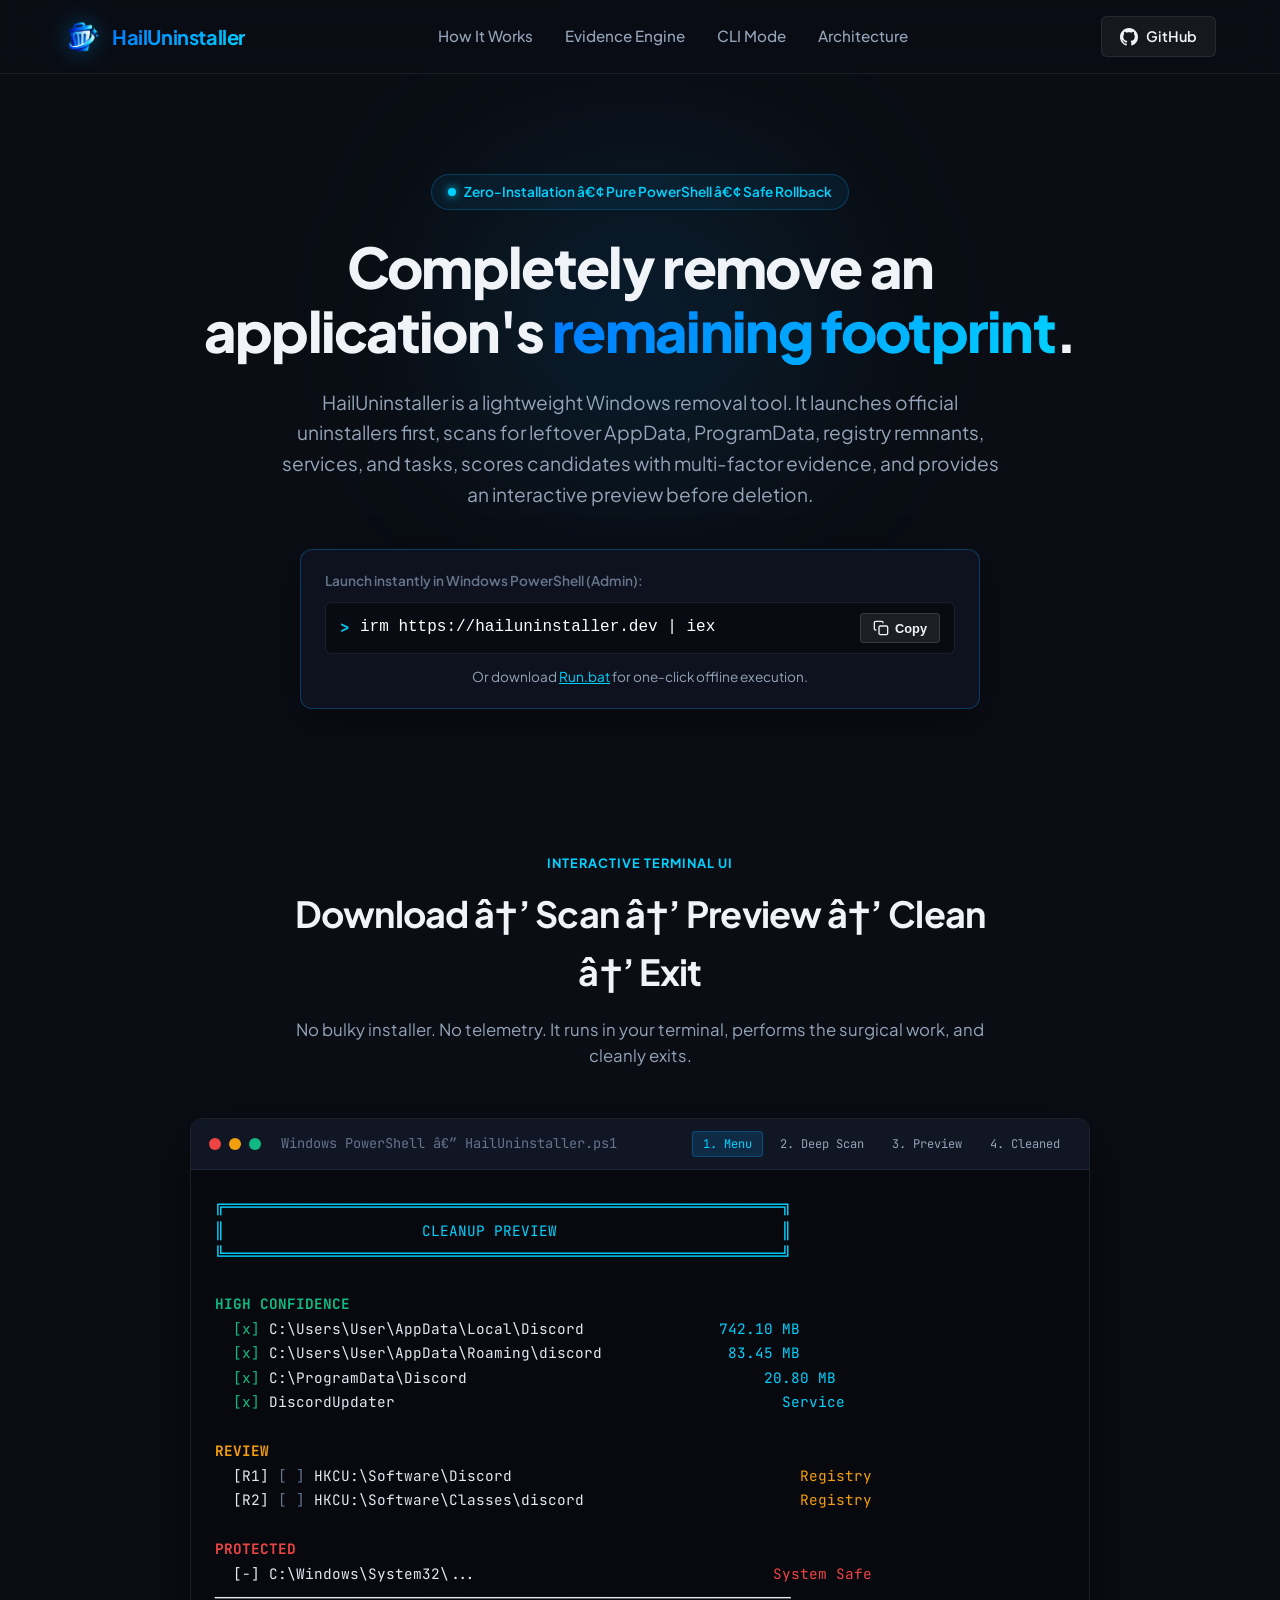
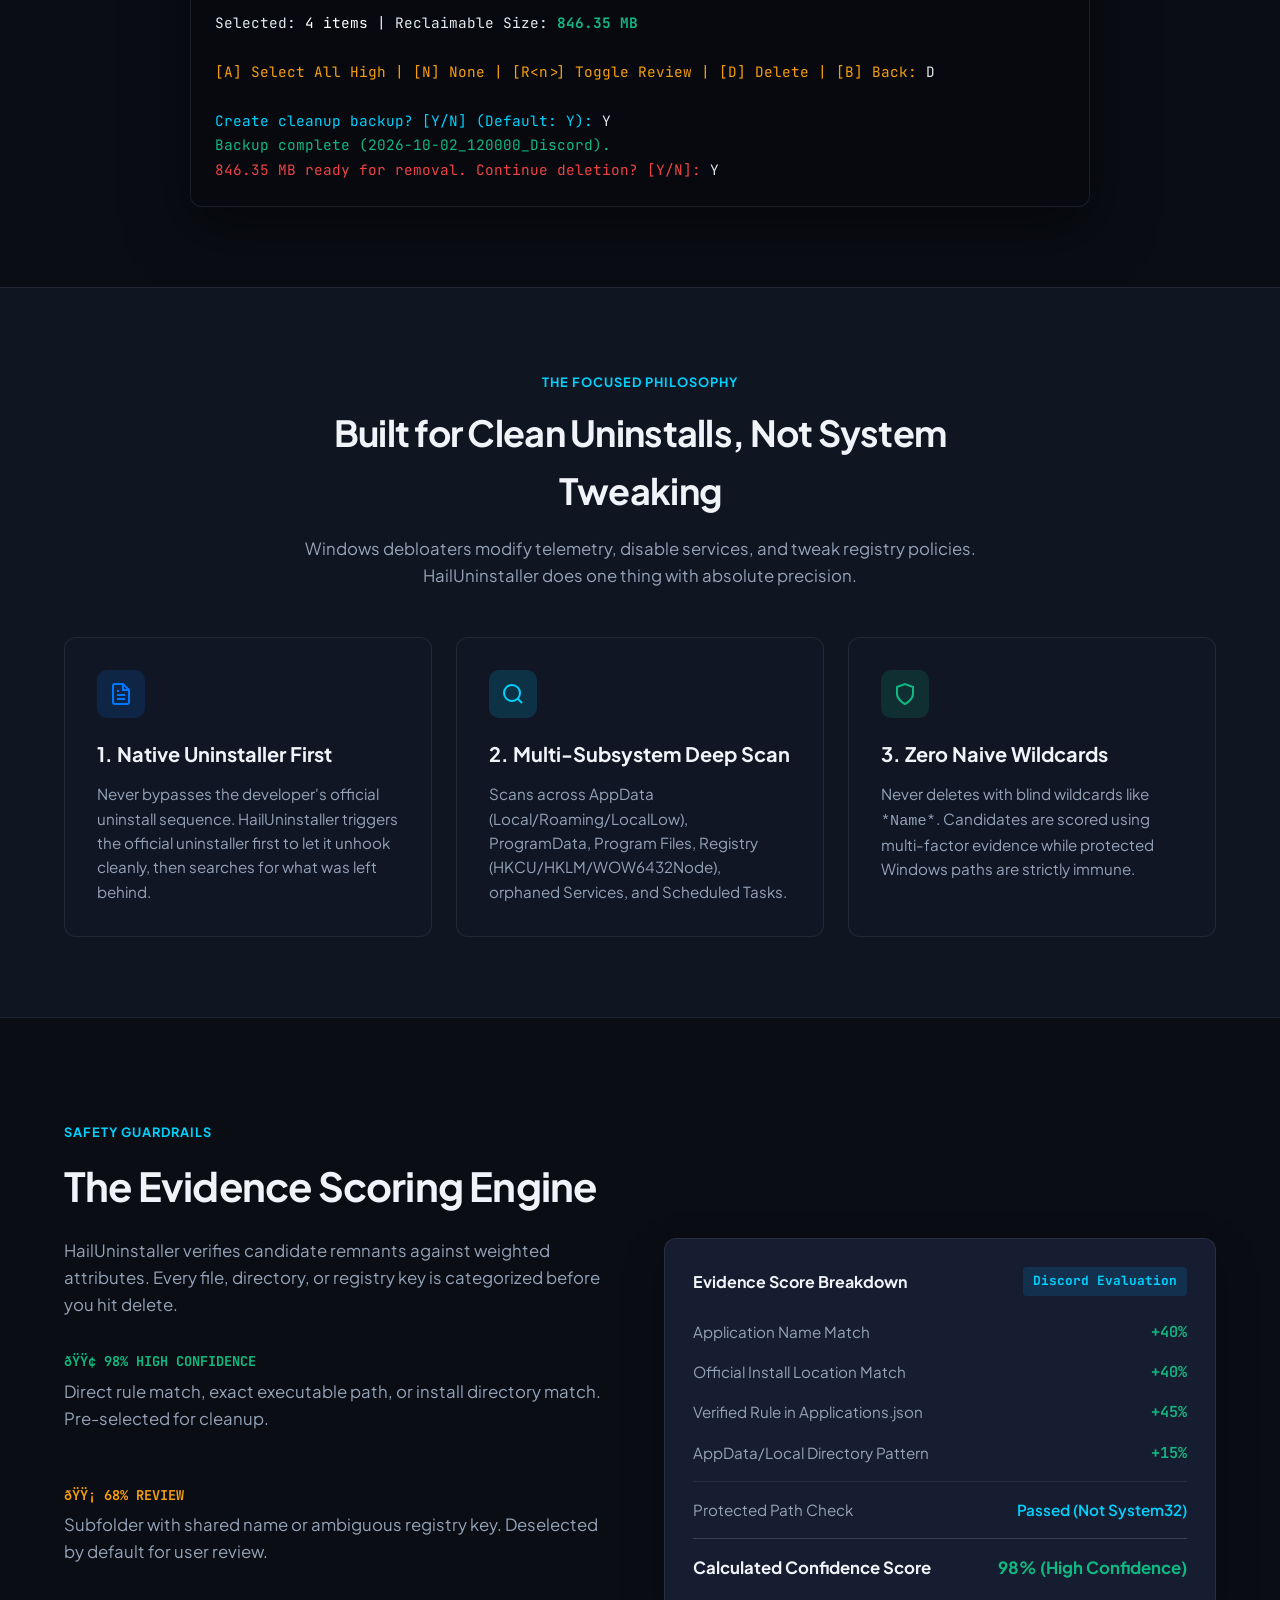
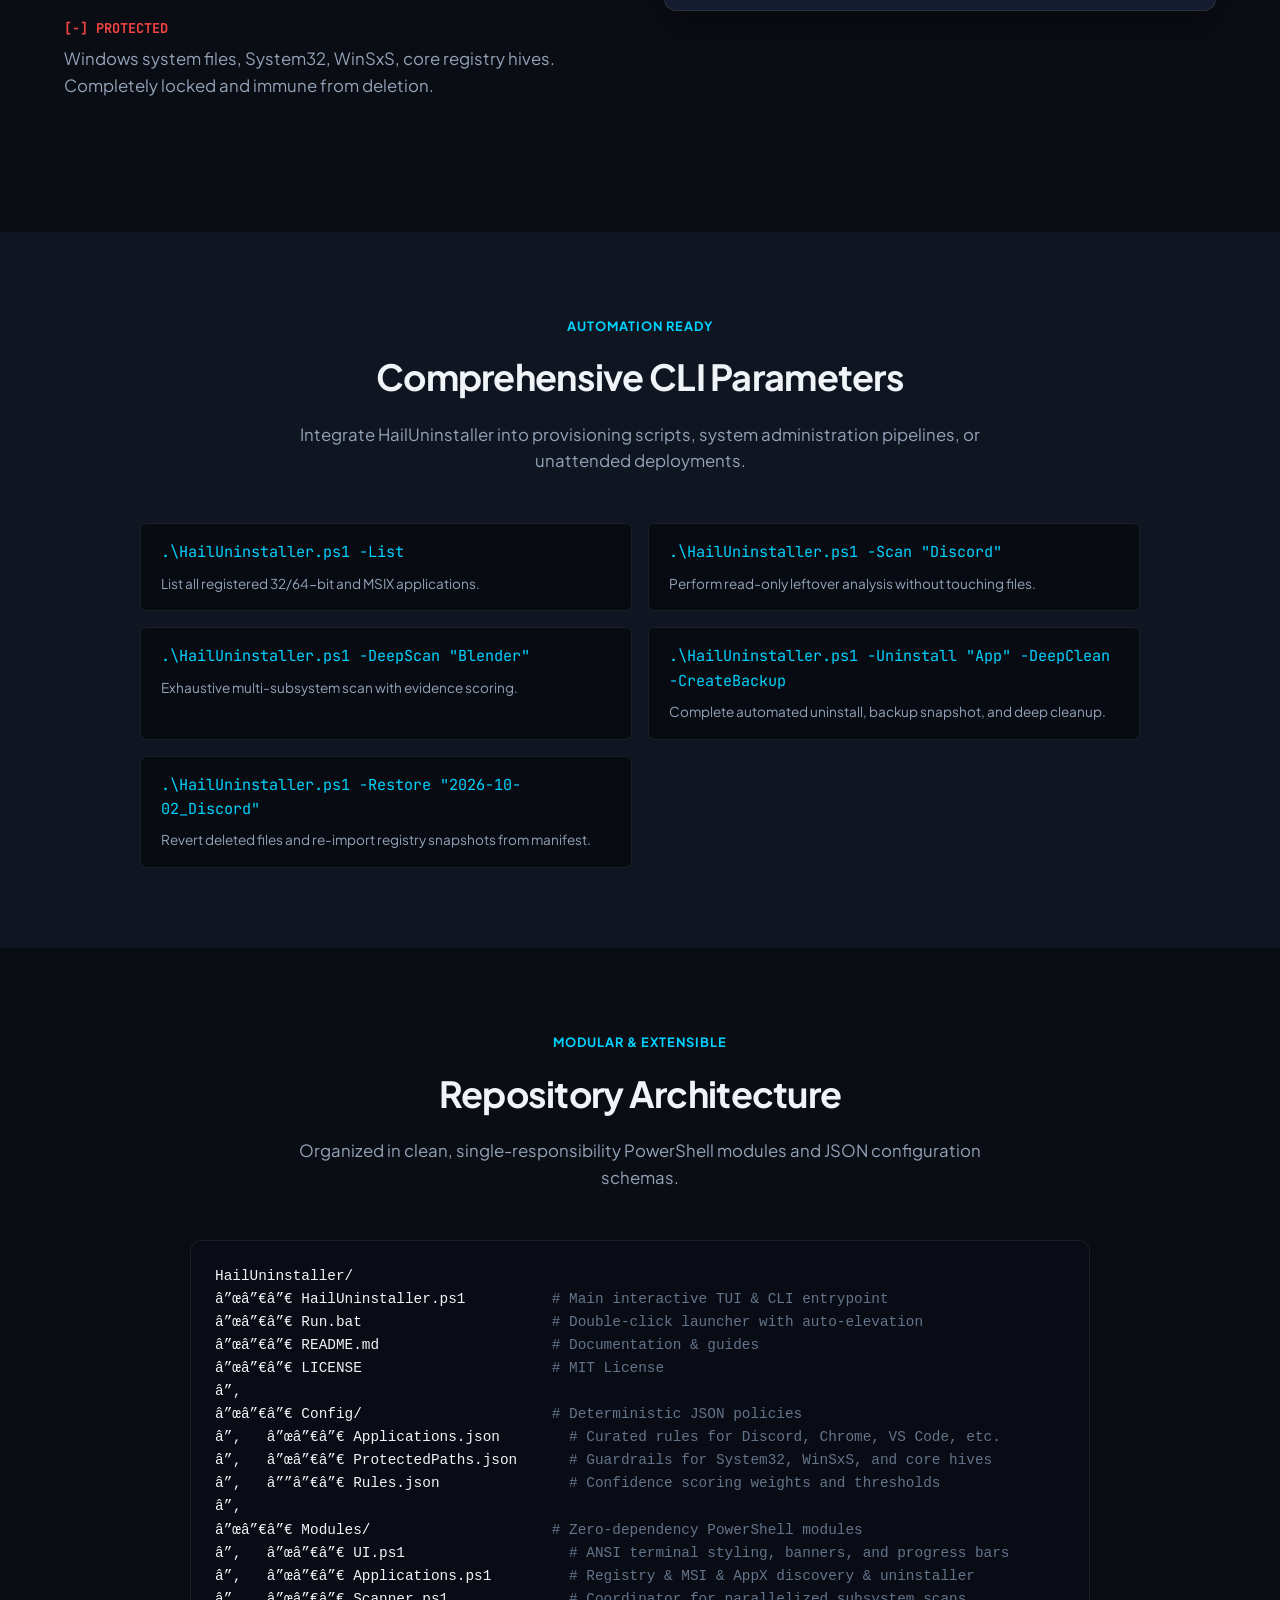
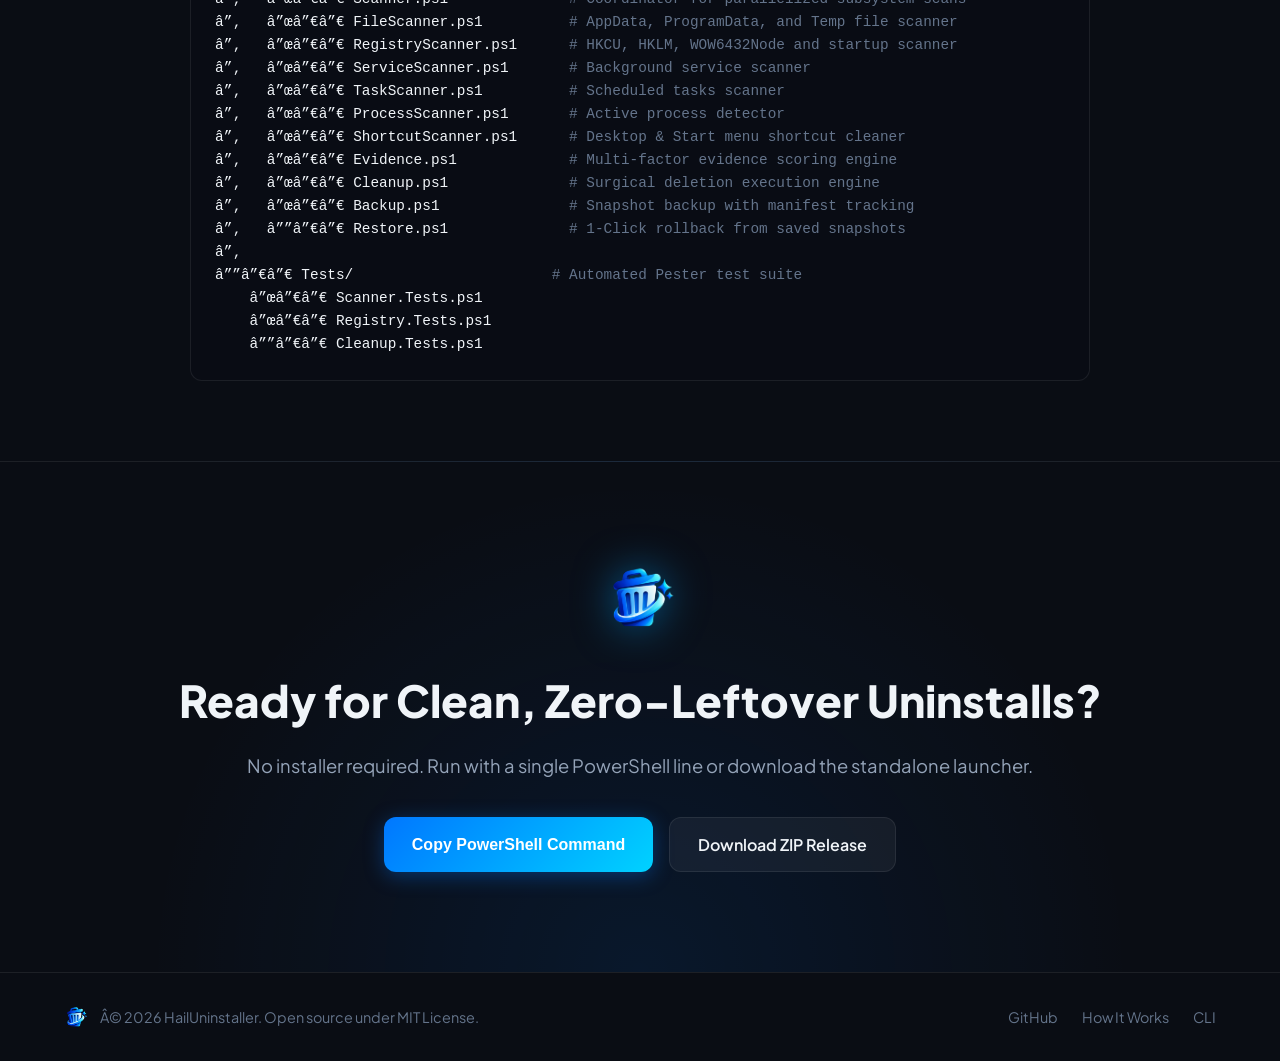
==== Website/index.html @ e00ef8bc "feat: complete HailUninstaller core PowerShell suite and website" ====
﻿<!DOCTYPE html>
<html lang="en">
<head>
  <meta charset="UTF-8">
  <meta name="viewport" content="width=device-width, initial-scale=1.0">
  <title>HailUninstaller - Deep Application Removal Tool for Windows</title>
  <meta name="description" content="Lightweight, zero-installation PowerShell tool to completely identify and remove application leftover files, registry keys, services, and tasks.">
  <link rel="icon" type="image/png" href="assets/logo.png">
  <link rel="preconnect" href="https://fonts.googleapis.com">
  <link rel="preconnect" href="https://fonts.gstatic.com" crossorigin>
  <link href="https://fonts.googleapis.com/css2?family=Plus+Jakarta+Sans:wght@400;500;600;700;800&family=JetBrains+Mono:wght@400;500;700&display=swap" rel="stylesheet">
  <link rel="stylesheet" href="styles.css">
</head>
<body>

  <!-- Navigation -->
  <header class="navbar">
    <div class="nav-container">
      <a href="#" class="brand">
        <img src="assets/logo.png" alt="HailUninstaller Logo" class="brand-logo">
        <span class="brand-name">HailUninstaller</span>
      </a>
      <nav class="nav-links">
        <a href="#how-it-works">How It Works</a>
        <a href="#evidence-engine">Evidence Engine</a>
        <a href="#cli">CLI Mode</a>
        <a href="#architecture">Architecture</a>
      </nav>
      <div class="nav-actions">
        <a href="https://github.com/Suvesh108/HailUninstaller" target="_blank" class="btn btn-outline" rel="noreferrer">
          <svg width="18" height="18" viewBox="0 0 24 24" fill="currentColor"><path d="M12 0C5.37 0 0 5.37 0 12c0 5.31 3.435 9.795 8.205 11.385.6.105.825-.255.825-.57 0-.285-.015-1.23-.015-2.235-3.015.555-3.795-.735-4.035-1.41-.135-.345-.72-1.41-1.23-1.695-.42-.225-1.02-.78-.015-.795.945-.015 1.62.87 1.845 1.23 1.08 1.815 2.805 1.305 3.495.99.105-.78.42-1.305.765-1.605-2.67-.3-5.46-1.335-5.46-5.925 0-1.305.465-2.385 1.23-3.225-.12-.3-.54-1.53.12-3.18 0 0 1.005-.315 3.3 1.23.96-.27 1.98-.405 3-.405s2.04.135 3 .405c2.295-1.56 3.3-1.23 3.3-1.23.66 1.65.24 2.88.12 3.18.765.84 1.23 1.905 1.23 3.225 0 4.605-2.805 5.625-5.475 5.925.435.375.81 1.095.81 2.22 0 1.605-.015 2.895-.015 3.3 0 .315.225.69.825.57A12.02 12.02 0 0024 12c0-6.63-5.37-12-12-12z"/></svg>
          GitHub
        </a>
      </div>
    </div>
  </header>

  <!-- Hero Section -->
  <section class="hero">
    <div class="hero-glow"></div>
    <div class="container hero-content">
      <div class="pill-badge">
        <span class="badge-dot"></span>
        <span>Zero-Installation â€¢ Pure PowerShell â€¢ Safe Rollback</span>
      </div>

      <h1 class="hero-title">
        Completely remove an application's <span class="gradient-text">remaining footprint</span>.
      </h1>

      <p class="hero-subtitle">
        HailUninstaller is a lightweight Windows removal tool. It launches official uninstallers first, scans for leftover AppData, ProgramData, registry remnants, services, and tasks, scores candidates with multi-factor evidence, and provides an interactive preview before deletion.
      </p>

      <!-- One Liner Command Box -->
      <div class="terminal-command-card">
        <div class="command-label">Launch instantly in Windows PowerShell (Admin):</div>
        <div class="command-box">
          <span class="prompt-sign">&gt;</span>
          <code id="install-command">irm https://hailuninstaller.dev | iex</code>
          <button id="copy-btn" class="copy-button" aria-label="Copy Command">
            <svg class="copy-icon" width="16" height="16" viewBox="0 0 24 24" fill="none" stroke="currentColor" stroke-width="2"><rect x="9" y="9" width="13" height="13" rx="2" ry="2"></rect><path d="M5 15H4a2 2 0 0 1-2-2V4a2 2 0 0 1 2-2h9a2 2 0 0 1 2 2v1"></path></svg>
            <span class="copy-text">Copy</span>
          </button>
        </div>
        <div class="command-meta">
          <span>Or download <a href="#download" class="link">Run.bat</a> for one-click offline execution.</span>
        </div>
      </div>
    </div>
  </section>

  <!-- Interactive Terminal Showcase -->
  <section class="showcase">
    <div class="container">
      <div class="section-header">
        <span class="section-tag">Interactive Terminal UI</span>
        <h2>Download â†’ Scan â†’ Preview â†’ Clean â†’ Exit</h2>
        <p>No bulky installer. No telemetry. It runs in your terminal, performs the surgical work, and cleanly exits.</p>
      </div>

      <div class="terminal-window">
        <div class="terminal-bar">
          <div class="terminal-dots">
            <span class="dot red"></span>
            <span class="dot yellow"></span>
            <span class="dot green"></span>
          </div>
          <div class="terminal-title">Windows PowerShell â€” HailUninstaller.ps1</div>
          <div class="terminal-tabs">
            <button class="term-tab active" data-step="menu">1. Menu</button>
            <button class="term-tab" data-step="scan">2. Deep Scan</button>
            <button class="term-tab" data-step="preview">3. Preview</button>
            <button class="term-tab" data-step="cleanup">4. Cleaned</button>
          </div>
        </div>

        <div class="terminal-body" id="term-content">
          <!-- Populated by app.js -->
        </div>
      </div>
    </div>
  </section>

  <!-- Philosophy & Comparison -->
  <section id="how-it-works" class="features">
    <div class="container">
      <div class="section-header">
        <span class="section-tag">The Focused Philosophy</span>
        <h2>Built for Clean Uninstalls, Not System Tweaking</h2>
        <p>Windows debloaters modify telemetry, disable services, and tweak registry policies. HailUninstaller does one thing with absolute precision.</p>
      </div>

      <div class="grid grid-3">
        <div class="card">
          <div class="card-icon blue-glow">
            <svg width="24" height="24" viewBox="0 0 24 24" fill="none" stroke="currentColor" stroke-width="2"><path d="M14 2H6a2 2 0 0 0-2 2v16a2 2 0 0 0 2 2h12a2 2 0 0 0 2-2V8z"></path><polyline points="14 2 14 8 20 8"></polyline><line x1="16" y1="13" x2="8" y2="13"></line><line x1="16" y1="17" x2="8" y2="17"></line><polyline points="10 9 9 9 8 9"></polyline></svg>
          </div>
          <h3>1. Native Uninstaller First</h3>
          <p>Never bypasses the developer's official uninstall sequence. HailUninstaller triggers the official uninstaller first to let it unhook cleanly, then searches for what was left behind.</p>
        </div>

        <div class="card">
          <div class="card-icon cyan-glow">
            <svg width="24" height="24" viewBox="0 0 24 24" fill="none" stroke="currentColor" stroke-width="2"><circle cx="11" cy="11" r="8"></circle><line x1="21" y1="21" x2="16.65" y2="16.65"></line></svg>
          </div>
          <h3>2. Multi-Subsystem Deep Scan</h3>
          <p>Scans across AppData (Local/Roaming/LocalLow), ProgramData, Program Files, Registry (HKCU/HKLM/WOW6432Node), orphaned Services, and Scheduled Tasks.</p>
        </div>

        <div class="card">
          <div class="card-icon green-glow">
            <svg width="24" height="24" viewBox="0 0 24 24" fill="none" stroke="currentColor" stroke-width="2"><path d="M12 22s8-4 8-10V5l-8-3-8 3v7c0 6 8 10 8 10z"></path></svg>
          </div>
          <h3>3. Zero Naive Wildcards</h3>
          <p>Never deletes with blind wildcards like <code>*Name*</code>. Candidates are scored using multi-factor evidence while protected Windows paths are strictly immune.</p>
        </div>
      </div>
    </div>
  </section>

  <!-- Evidence Engine Section -->
  <section id="evidence-engine" class="evidence-section">
    <div class="container">
      <div class="evidence-layout">
        <div class="evidence-text">
          <span class="section-tag">Safety Guardrails</span>
          <h2>The Evidence Scoring Engine</h2>
          <p>HailUninstaller verifies candidate remnants against weighted attributes. Every file, directory, or registry key is categorized before you hit delete.</p>

          <div class="evidence-metrics">
            <div class="metric-row">
              <span class="metric-badge green">ðŸŸ¢ 98% HIGH CONFIDENCE</span>
              <p>Direct rule match, exact executable path, or install directory match. Pre-selected for cleanup.</p>
            </div>
            <div class="metric-row">
              <span class="metric-badge yellow">ðŸŸ¡ 68% REVIEW</span>
              <p>Subfolder with shared name or ambiguous registry key. Deselected by default for user review.</p>
            </div>
            <div class="metric-row">
              <span class="metric-badge red">[-] PROTECTED</span>
              <p>Windows system files, System32, WinSxS, core registry hives. Completely locked and immune from deletion.</p>
            </div>
          </div>
        </div>

        <div class="evidence-card">
          <div class="evidence-card-header">
            <span>Evidence Score Breakdown</span>
            <span class="tag">Discord Evaluation</span>
          </div>
          <div class="evidence-factors">
            <div class="factor">
              <span>Application Name Match</span>
              <span class="score-pos">+40%</span>
            </div>
            <div class="factor">
              <span>Official Install Location Match</span>
              <span class="score-pos">+40%</span>
            </div>
            <div class="factor">
              <span>Verified Rule in Applications.json</span>
              <span class="score-pos">+45%</span>
            </div>
            <div class="factor">
              <span>AppData/Local Directory Pattern</span>
              <span class="score-pos">+15%</span>
            </div>
            <div class="factor divider">
              <span>Protected Path Check</span>
              <span class="score-safe">Passed (Not System32)</span>
            </div>
            <div class="factor total">
              <strong>Calculated Confidence Score</strong>
              <strong class="text-green">98% (High Confidence)</strong>
            </div>
          </div>
        </div>
      </div>
    </div>
  </section>

  <!-- CLI Section -->
  <section id="cli" class="cli-section">
    <div class="container">
      <div class="section-header">
        <span class="section-tag">Automation Ready</span>
        <h2>Comprehensive CLI Parameters</h2>
        <p>Integrate HailUninstaller into provisioning scripts, system administration pipelines, or unattended deployments.</p>
      </div>

      <div class="cli-grid">
        <div class="cli-item">
          <code>.\HailUninstaller.ps1 -List</code>
          <span>List all registered 32/64-bit and MSIX applications.</span>
        </div>
        <div class="cli-item">
          <code>.\HailUninstaller.ps1 -Scan "Discord"</code>
          <span>Perform read-only leftover analysis without touching files.</span>
        </div>
        <div class="cli-item">
          <code>.\HailUninstaller.ps1 -DeepScan "Blender"</code>
          <span>Exhaustive multi-subsystem scan with evidence scoring.</span>
        </div>
        <div class="cli-item">
          <code>.\HailUninstaller.ps1 -Uninstall "App" -DeepClean -CreateBackup</code>
          <span>Complete automated uninstall, backup snapshot, and deep cleanup.</span>
        </div>
        <div class="cli-item">
          <code>.\HailUninstaller.ps1 -Restore "2026-10-02_Discord"</code>
          <span>Revert deleted files and re-import registry snapshots from manifest.</span>
        </div>
      </div>
    </div>
  </section>

  <!-- Architecture Tree -->
  <section id="architecture" class="arch-section">
    <div class="container">
      <div class="section-header">
        <span class="section-tag">Modular & Extensible</span>
        <h2>Repository Architecture</h2>
        <p>Organized in clean, single-responsibility PowerShell modules and JSON configuration schemas.</p>
      </div>

      <div class="tree-display">
        <pre><code>HailUninstaller/
â”œâ”€â”€ HailUninstaller.ps1          <span class="comment"># Main interactive TUI & CLI entrypoint</span>
â”œâ”€â”€ Run.bat                      <span class="comment"># Double-click launcher with auto-elevation</span>
â”œâ”€â”€ README.md                    <span class="comment"># Documentation & guides</span>
â”œâ”€â”€ LICENSE                      <span class="comment"># MIT License</span>
â”‚
â”œâ”€â”€ Config/                      <span class="comment"># Deterministic JSON policies</span>
â”‚   â”œâ”€â”€ Applications.json        <span class="comment"># Curated rules for Discord, Chrome, VS Code, etc.</span>
â”‚   â”œâ”€â”€ ProtectedPaths.json      <span class="comment"># Guardrails for System32, WinSxS, and core hives</span>
â”‚   â””â”€â”€ Rules.json               <span class="comment"># Confidence scoring weights and thresholds</span>
â”‚
â”œâ”€â”€ Modules/                     <span class="comment"># Zero-dependency PowerShell modules</span>
â”‚   â”œâ”€â”€ UI.ps1                   <span class="comment"># ANSI terminal styling, banners, and progress bars</span>
â”‚   â”œâ”€â”€ Applications.ps1         <span class="comment"># Registry & MSI & AppX discovery & uninstaller</span>
â”‚   â”œâ”€â”€ Scanner.ps1              <span class="comment"># Coordinator for parallelized subsystem scans</span>
â”‚   â”œâ”€â”€ FileScanner.ps1          <span class="comment"># AppData, ProgramData, and Temp file scanner</span>
â”‚   â”œâ”€â”€ RegistryScanner.ps1      <span class="comment"># HKCU, HKLM, WOW6432Node and startup scanner</span>
â”‚   â”œâ”€â”€ ServiceScanner.ps1       <span class="comment"># Background service scanner</span>
â”‚   â”œâ”€â”€ TaskScanner.ps1          <span class="comment"># Scheduled tasks scanner</span>
â”‚   â”œâ”€â”€ ProcessScanner.ps1       <span class="comment"># Active process detector</span>
â”‚   â”œâ”€â”€ ShortcutScanner.ps1      <span class="comment"># Desktop & Start menu shortcut cleaner</span>
â”‚   â”œâ”€â”€ Evidence.ps1             <span class="comment"># Multi-factor evidence scoring engine</span>
â”‚   â”œâ”€â”€ Cleanup.ps1              <span class="comment"># Surgical deletion execution engine</span>
â”‚   â”œâ”€â”€ Backup.ps1               <span class="comment"># Snapshot backup with manifest tracking</span>
â”‚   â””â”€â”€ Restore.ps1              <span class="comment"># 1-Click rollback from saved snapshots</span>
â”‚
â””â”€â”€ Tests/                       <span class="comment"># Automated Pester test suite</span>
    â”œâ”€â”€ Scanner.Tests.ps1
    â”œâ”€â”€ Registry.Tests.ps1
    â””â”€â”€ Cleanup.Tests.ps1</code></pre>
      </div>
    </div>
  </section>

  <!-- Download & Footer CTA -->
  <section id="download" class="cta-section">
    <div class="container text-center">
      <img src="assets/logo.png" alt="HailUninstaller Logo" class="cta-logo">
      <h2>Ready for Clean, Zero-Leftover Uninstalls?</h2>
      <p>No installer required. Run with a single PowerShell line or download the standalone launcher.</p>
      
      <div class="cta-actions">
        <button class="btn btn-primary btn-lg" onclick="navigator.clipboard.writeText('irm https://hailuninstaller.dev | iex'); alert('Copied command to clipboard!');">
          Copy PowerShell Command
        </button>
        <a href="https://github.com/Suvesh108/HailUninstaller/archive/refs/heads/main.zip" class="btn btn-outline btn-lg">
          Download ZIP Release
        </a>
      </div>
    </div>
  </section>

  <footer class="footer">
    <div class="container footer-content">
      <div class="footer-left">
        <img src="assets/logo.png" alt="HailUninstaller Logo" class="footer-logo">
        <span>Â© 2026 HailUninstaller. Open source under MIT License.</span>
      </div>
      <div class="footer-right">
        <a href="https://github.com/Suvesh108/HailUninstaller" target="_blank" rel="noreferrer">GitHub</a>
        <a href="#how-it-works">How It Works</a>
        <a href="#cli">CLI</a>
      </div>
    </div>
  </footer>

  <script src="app.js"></script>
</body>
</html>
---- Website/styles.css ----
/* Website/styles.css - Modern Dark UI for HailUninstaller */

:root {
  --bg-primary: #0a0d14;
  --bg-secondary: #101522;
  --bg-tertiary: #161d30;
  --bg-card: rgba(18, 24, 38, 0.7);
  --border-color: rgba(255, 255, 255, 0.08);
  --border-glow: rgba(0, 163, 255, 0.3);
  
  --brand-blue: #0077ff;
  --brand-cyan: #00d2ff;
  --brand-gradient: linear-gradient(135deg, #0077ff 0%, #00d2ff 100%);
  
  --text-primary: #f0f4f8;
  --text-secondary: #94a3b8;
  --text-muted: #64748b;
  
  --status-green: #10b981;
  --status-yellow: #f59e0b;
  --status-red: #ef4444;
  
  --font-main: 'Plus Jakarta Sans', -apple-system, BlinkMacSystemFont, 'Segoe UI', Roboto, sans-serif;
  --font-mono: 'JetBrains Mono', Consolas, 'Courier New', monospace;
  
  --radius-sm: 6px;
  --radius-md: 12px;
  --radius-lg: 20px;
}

* {
  margin: 0;
  padding: 0;
  box-sizing: border-box;
}

body {
  background-color: var(--bg-primary);
  color: var(--text-primary);
  font-family: var(--font-main);
  line-height: 1.6;
  overflow-x: hidden;
  -webkit-font-smoothing: antialiased;
}

.container {
  max-width: 1200px;
  margin: 0 auto;
  padding: 0 24px;
}

a {
  color: inherit;
  text-decoration: none;
}

/* Navbar */
.navbar {
  position: sticky;
  top: 0;
  z-index: 100;
  backdrop-filter: blur(16px);
  background-color: rgba(10, 13, 20, 0.8);
  border-bottom: 1px solid var(--border-color);
}

.nav-container {
  max-width: 1200px;
  margin: 0 auto;
  padding: 16px 24px;
  display: flex;
  align-items: center;
  justify-content: space-between;
}

.brand {
  display: flex;
  align-items: center;
  gap: 12px;
}

.brand-logo {
  width: 36px;
  height: 36px;
  object-fit: contain;
  filter: drop-shadow(0 0 12px rgba(0, 163, 255, 0.4));
}

.brand-name {
  font-size: 1.25rem;
  font-weight: 700;
  letter-spacing: -0.02em;
  background: var(--brand-gradient);
  -webkit-background-clip: text;
  -webkit-text-fill-color: transparent;
}

.nav-links {
  display: flex;
  gap: 32px;
}

.nav-links a {
  font-size: 0.95rem;
  color: var(--text-secondary);
  font-weight: 500;
  transition: color 0.2s;
}

.nav-links a:hover {
  color: var(--text-primary);
}

.btn {
  display: inline-flex;
  align-items: center;
  gap: 8px;
  padding: 8px 18px;
  border-radius: var(--radius-sm);
  font-size: 0.9rem;
  font-weight: 600;
  cursor: pointer;
  transition: all 0.2s ease;
  border: none;
}

.btn-outline {
  background: rgba(255, 255, 255, 0.05);
  border: 1px solid var(--border-color);
  color: var(--text-primary);
}

.btn-outline:hover {
  background: rgba(255, 255, 255, 0.1);
  border-color: rgba(255, 255, 255, 0.2);
}

.btn-primary {
  background: var(--brand-gradient);
  color: #fff;
  box-shadow: 0 4px 20px rgba(0, 119, 255, 0.35);
}

.btn-primary:hover {
  box-shadow: 0 6px 28px rgba(0, 119, 255, 0.55);
  transform: translateY(-1px);
}

.btn-lg {
  padding: 14px 28px;
  font-size: 1rem;
  border-radius: var(--radius-md);
}

/* Hero Section */
.hero {
  position: relative;
  padding: 100px 0 60px;
  text-align: center;
}

.hero-glow {
  position: absolute;
  top: 10%;
  left: 50%;
  transform: translateX(-50%);
  width: 600px;
  height: 350px;
  background: radial-gradient(circle, rgba(0, 140, 255, 0.15) 0%, rgba(0, 210, 255, 0.05) 50%, transparent 70%);
  filter: blur(80px);
  pointer-events: none;
}

.hero-content {
  position: relative;
  z-index: 1;
}

.pill-badge {
  display: inline-flex;
  align-items: center;
  gap: 8px;
  padding: 6px 16px;
  border-radius: 999px;
  background: rgba(0, 163, 255, 0.08);
  border: 1px solid rgba(0, 163, 255, 0.25);
  font-size: 0.85rem;
  font-weight: 600;
  color: var(--brand-cyan);
  margin-bottom: 24px;
}

.badge-dot {
  width: 8px;
  height: 8px;
  border-radius: 50%;
  background-color: var(--brand-cyan);
  box-shadow: 0 0 8px var(--brand-cyan);
}

.hero-title {
  font-size: 3.5rem;
  font-weight: 800;
  line-height: 1.15;
  letter-spacing: -0.03em;
  max-width: 900px;
  margin: 0 auto 24px;
}

.gradient-text {
  background: var(--brand-gradient);
  -webkit-background-clip: text;
  -webkit-text-fill-color: transparent;
}

.hero-subtitle {
  font-size: 1.2rem;
  color: var(--text-secondary);
  max-width: 720px;
  margin: 0 auto 40px;
  line-height: 1.6;
}

/* Terminal Command Card */
.terminal-command-card {
  max-width: 680px;
  margin: 0 auto;
  background: rgba(16, 21, 34, 0.85);
  border: 1px solid var(--border-glow);
  border-radius: var(--radius-md);
  padding: 20px 24px;
  box-shadow: 0 12px 40px rgba(0, 0, 0, 0.4);
  backdrop-filter: blur(12px);
}

.command-label {
  font-size: 0.85rem;
  font-weight: 600;
  color: var(--text-muted);
  text-align: left;
  margin-bottom: 10px;
}

.command-box {
  display: flex;
  align-items: center;
  justify-content: space-between;
  background: #080b12;
  border: 1px solid rgba(255, 255, 255, 0.08);
  border-radius: var(--radius-sm);
  padding: 10px 14px;
  font-family: var(--font-mono);
  font-size: 1rem;
}

.prompt-sign {
  color: var(--brand-cyan);
  margin-right: 10px;
  font-weight: 700;
}

.command-box code {
  color: #fff;
  flex: 1;
  text-align: left;
}

.copy-button {
  background: rgba(255, 255, 255, 0.08);
  border: 1px solid rgba(255, 255, 255, 0.12);
  color: var(--text-primary);
  border-radius: 4px;
  padding: 6px 12px;
  display: flex;
  align-items: center;
  gap: 6px;
  font-size: 0.8rem;
  font-weight: 600;
  cursor: pointer;
  transition: all 0.2s;
}

.copy-button:hover {
  background: rgba(0, 163, 255, 0.2);
  border-color: var(--brand-cyan);
  color: #fff;
}

.command-meta {
  margin-top: 12px;
  font-size: 0.85rem;
  color: var(--text-secondary);
}

.link {
  color: var(--brand-cyan);
  text-decoration: underline;
}

/* Terminal Showcase */
.showcase {
  padding: 80px 0;
}

.section-header {
  text-align: center;
  max-width: 700px;
  margin: 0 auto 48px;
}

.section-tag {
  display: inline-block;
  font-size: 0.8rem;
  font-weight: 700;
  text-transform: uppercase;
  letter-spacing: 0.08em;
  color: var(--brand-cyan);
  margin-bottom: 12px;
}

.section-header h2 {
  font-size: 2.25rem;
  font-weight: 700;
  margin-bottom: 16px;
  letter-spacing: -0.02em;
}

.section-header p {
  color: var(--text-secondary);
  font-size: 1.05rem;
}

.terminal-window {
  max-width: 900px;
  margin: 0 auto;
  background: #090c14;
  border: 1px solid var(--border-color);
  border-radius: var(--radius-md);
  box-shadow: 0 20px 60px rgba(0, 0, 0, 0.5);
  overflow: hidden;
}

.terminal-bar {
  background: #111624;
  padding: 12px 18px;
  display: flex;
  align-items: center;
  border-bottom: 1px solid var(--border-color);
}

.terminal-dots {
  display: flex;
  gap: 8px;
  margin-right: 20px;
}

.dot {
  width: 12px;
  height: 12px;
  border-radius: 50%;
}

.dot.red { background: #ef4444; }
.dot.yellow { background: #f59e0b; }
.dot.green { background: #10b981; }

.terminal-title {
  font-size: 0.85rem;
  color: var(--text-muted);
  font-family: var(--font-mono);
  flex: 1;
}

.terminal-tabs {
  display: flex;
  gap: 6px;
}

.term-tab {
  background: transparent;
  border: 1px solid transparent;
  color: var(--text-secondary);
  padding: 4px 10px;
  border-radius: 4px;
  font-size: 0.75rem;
  font-family: var(--font-mono);
  cursor: pointer;
  transition: all 0.2s;
}

.term-tab:hover {
  color: #fff;
}

.term-tab.active {
  background: rgba(0, 163, 255, 0.15);
  border-color: rgba(0, 163, 255, 0.3);
  color: var(--brand-cyan);
}

.terminal-body {
  padding: 24px;
  font-family: var(--font-mono);
  font-size: 0.9rem;
  line-height: 1.7;
  color: #e2e8f0;
  min-height: 380px;
  white-space: pre-wrap;
  background: #07090f;
}

/* Features Grid */
.features {
  padding: 80px 0;
  background: var(--bg-secondary);
  border-top: 1px solid var(--border-color);
  border-bottom: 1px solid var(--border-color);
}

.grid {
  display: grid;
  gap: 24px;
}

.grid-3 {
  grid-template-columns: repeat(auto-fit, minmax(320px, 1fr));
}

.card {
  background: var(--bg-card);
  border: 1px solid var(--border-color);
  border-radius: var(--radius-md);
  padding: 32px;
  transition: transform 0.2s, border-color 0.2s;
}

.card:hover {
  transform: translateY(-4px);
  border-color: rgba(0, 163, 255, 0.3);
}

.card-icon {
  width: 48px;
  height: 48px;
  border-radius: 10px;
  display: flex;
  align-items: center;
  justify-content: center;
  margin-bottom: 20px;
}

.blue-glow { background: rgba(0, 119, 255, 0.15); color: #0077ff; }
.cyan-glow { background: rgba(0, 210, 255, 0.15); color: #00d2ff; }
.green-glow { background: rgba(16, 185, 129, 0.15); color: #10b981; }

.card h3 {
  font-size: 1.25rem;
  font-weight: 700;
  margin-bottom: 12px;
}

.card p {
  color: var(--text-secondary);
  font-size: 0.95rem;
}

/* Evidence Engine */
.evidence-section {
  padding: 100px 0;
}

.evidence-layout {
  display: grid;
  grid-template-columns: 1fr 1fr;
  gap: 48px;
  align-items: center;
}

.evidence-text h2 {
  font-size: 2.5rem;
  font-weight: 700;
  margin-bottom: 20px;
  letter-spacing: -0.02em;
}

.evidence-text p {
  color: var(--text-secondary);
  font-size: 1.05rem;
  margin-bottom: 32px;
}

.evidence-metrics {
  display: flex;
  flex-direction: column;
  gap: 20px;
}

.metric-row {
  display: flex;
  flex-direction: column;
  gap: 6px;
}

.metric-badge {
  font-family: var(--font-mono);
  font-size: 0.85rem;
  font-weight: 700;
}

.metric-badge.green { color: var(--status-green); }
.metric-badge.yellow { color: var(--status-yellow); }
.metric-badge.red { color: var(--status-red); }

.evidence-card {
  background: var(--bg-tertiary);
  border: 1px solid var(--border-color);
  border-radius: var(--radius-md);
  padding: 28px;
  box-shadow: 0 16px 40px rgba(0, 0, 0, 0.3);
}

.evidence-card-header {
  display: flex;
  justify-content: space-between;
  align-items: center;
  margin-bottom: 24px;
  font-weight: 700;
}

.evidence-card-header .tag {
  background: rgba(0, 163, 255, 0.15);
  color: var(--brand-cyan);
  padding: 4px 10px;
  border-radius: 4px;
  font-size: 0.8rem;
  font-family: var(--font-mono);
}

.evidence-factors {
  display: flex;
  flex-direction: column;
  gap: 16px;
  font-size: 0.95rem;
}

.factor {
  display: flex;
  justify-content: space-between;
  color: var(--text-secondary);
}

.score-pos {
  color: var(--status-green);
  font-weight: 600;
  font-family: var(--font-mono);
}

.score-safe {
  color: var(--brand-cyan);
  font-weight: 600;
}

.factor.divider {
  border-top: 1px solid var(--border-color);
  padding-top: 16px;
}

.factor.total {
  border-top: 1px solid rgba(255, 255, 255, 0.15);
  padding-top: 16px;
  color: var(--text-primary);
  font-size: 1.05rem;
}

.text-green {
  color: var(--status-green);
}

/* CLI Section */
.cli-section {
  padding: 80px 0;
  background: var(--bg-secondary);
}

.cli-grid {
  display: grid;
  grid-template-columns: repeat(auto-fit, minmax(400px, 1fr));
  gap: 16px;
  max-width: 1000px;
  margin: 0 auto;
}

.cli-item {
  background: #080b12;
  border: 1px solid var(--border-color);
  border-radius: var(--radius-sm);
  padding: 16px 20px;
  display: flex;
  flex-direction: column;
  gap: 8px;
}

.cli-item code {
  color: var(--brand-cyan);
  font-family: var(--font-mono);
  font-size: 0.95rem;
}

.cli-item span {
  font-size: 0.85rem;
  color: var(--text-secondary);
}

/* Architecture Tree */
.arch-section {
  padding: 80px 0;
}

.tree-display {
  max-width: 900px;
  margin: 0 auto;
  background: #090c14;
  border: 1px solid var(--border-color);
  border-radius: var(--radius-md);
  padding: 24px;
  font-family: var(--font-mono);
  font-size: 0.9rem;
  overflow-x: auto;
}

.comment {
  color: var(--text-muted);
}

/* CTA Section */
.cta-section {
  padding: 100px 0;
  border-top: 1px solid var(--border-color);
  background: radial-gradient(circle at bottom, rgba(0, 119, 255, 0.1) 0%, transparent 60%);
}

.text-center {
  text-align: center;
}

.cta-logo {
  width: 72px;
  height: 72px;
  margin-bottom: 24px;
  filter: drop-shadow(0 0 20px rgba(0, 163, 255, 0.5));
}

.cta-section h2 {
  font-size: 2.75rem;
  font-weight: 800;
  margin-bottom: 16px;
}

.cta-section p {
  color: var(--text-secondary);
  font-size: 1.15rem;
  margin-bottom: 36px;
}

.cta-actions {
  display: flex;
  justify-content: center;
  gap: 16px;
}

/* Footer */
.footer {
  border-top: 1px solid var(--border-color);
  padding: 32px 0;
  font-size: 0.9rem;
  color: var(--text-muted);
}

.footer-content {
  display: flex;
  align-items: center;
  justify-content: space-between;
}

.footer-left {
  display: flex;
  align-items: center;
  gap: 12px;
}

.footer-logo {
  width: 24px;
  height: 24px;
}

.footer-right {
  display: flex;
  gap: 24px;
}

.footer-right a:hover {
  color: var(--text-primary);
}

@media (max-width: 768px) {
  .hero-title { font-size: 2.5rem; }
  .evidence-layout { grid-template-columns: 1fr; }
  .nav-links { display: none; }
  .cli-grid { grid-template-columns: 1fr; }
}
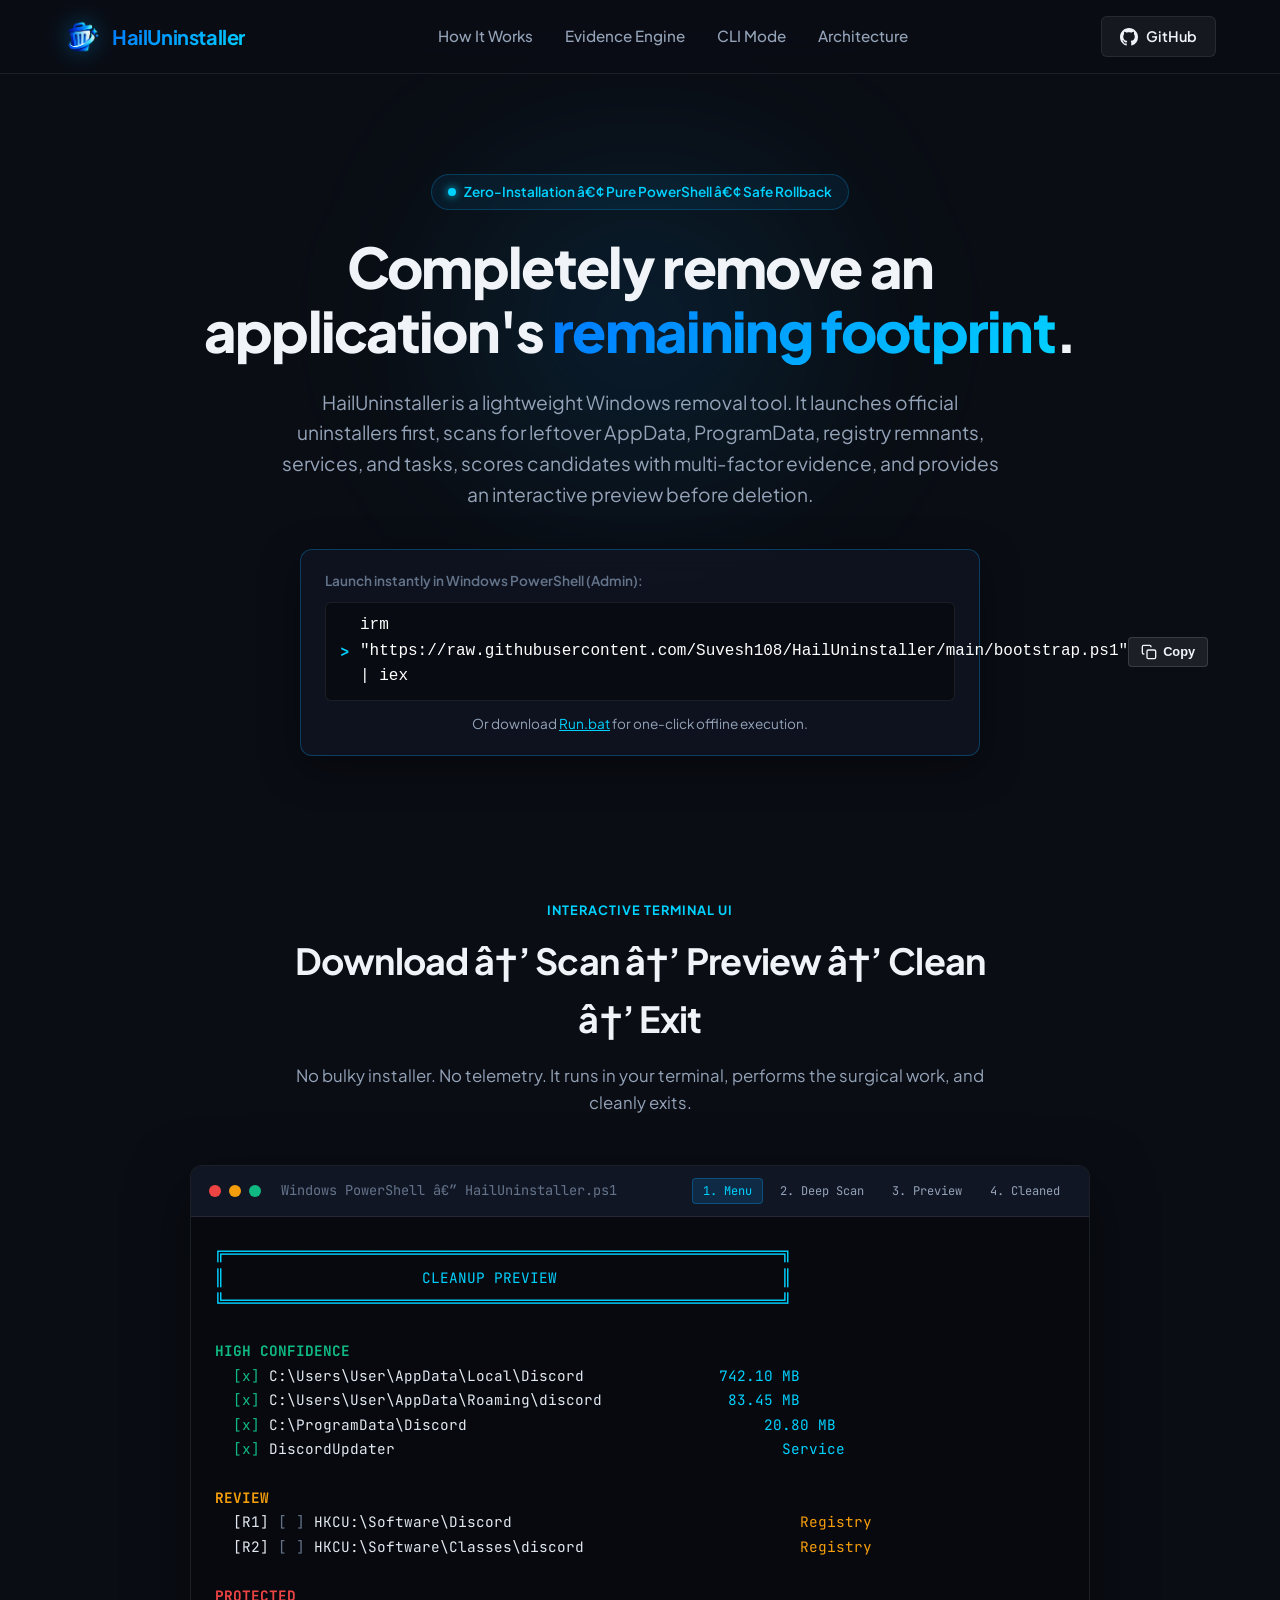
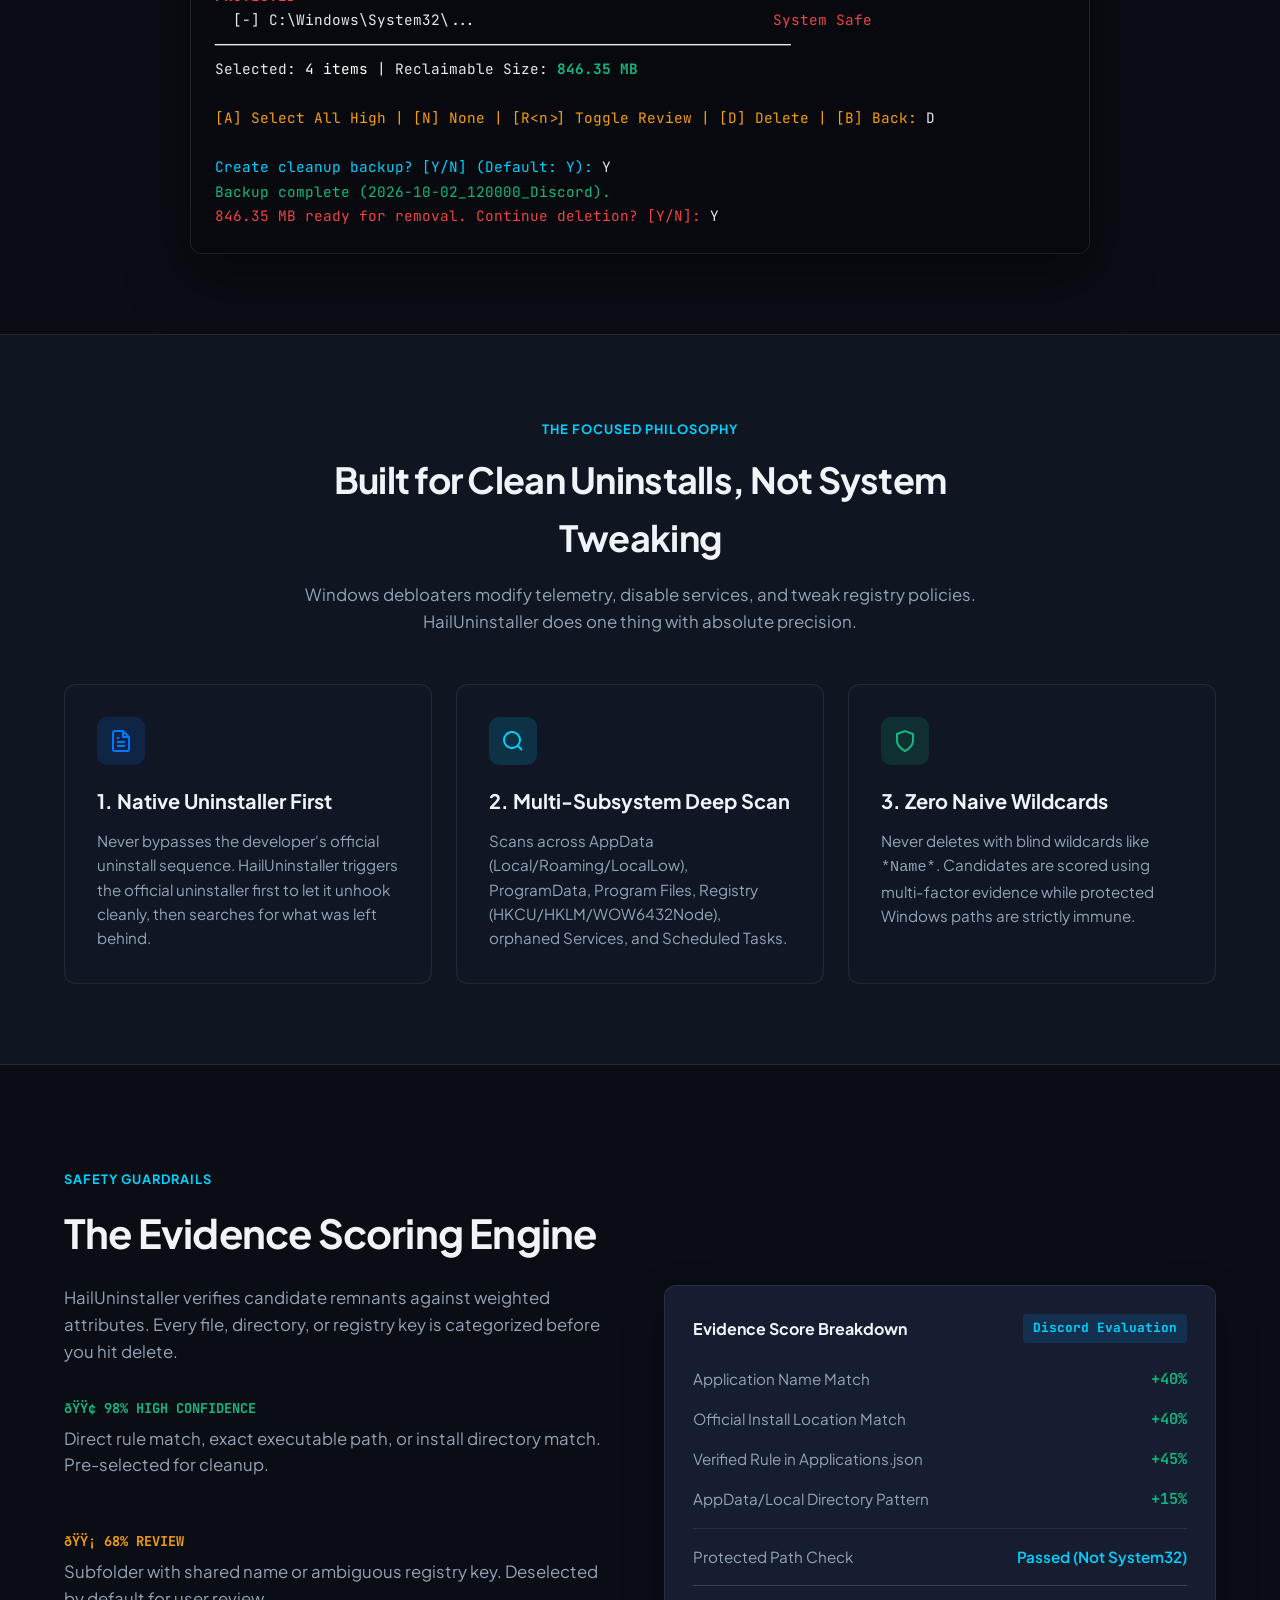
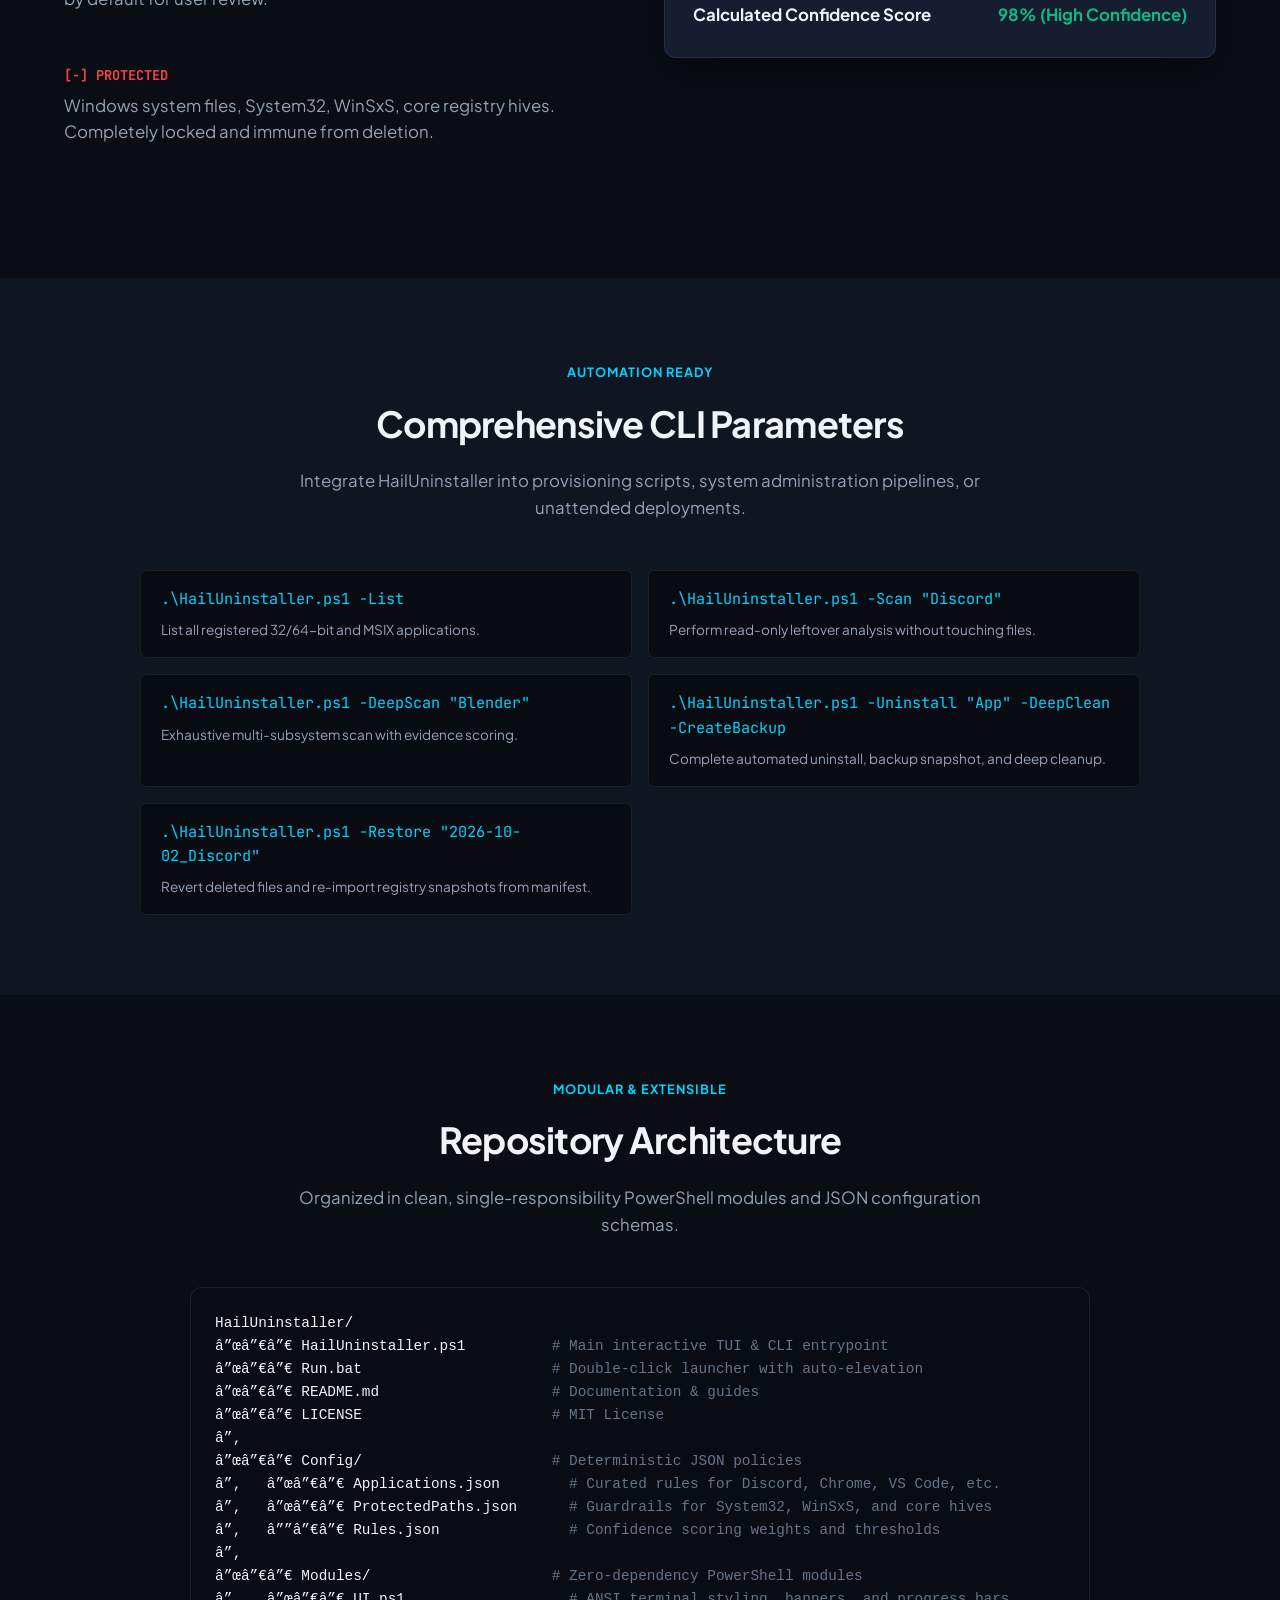
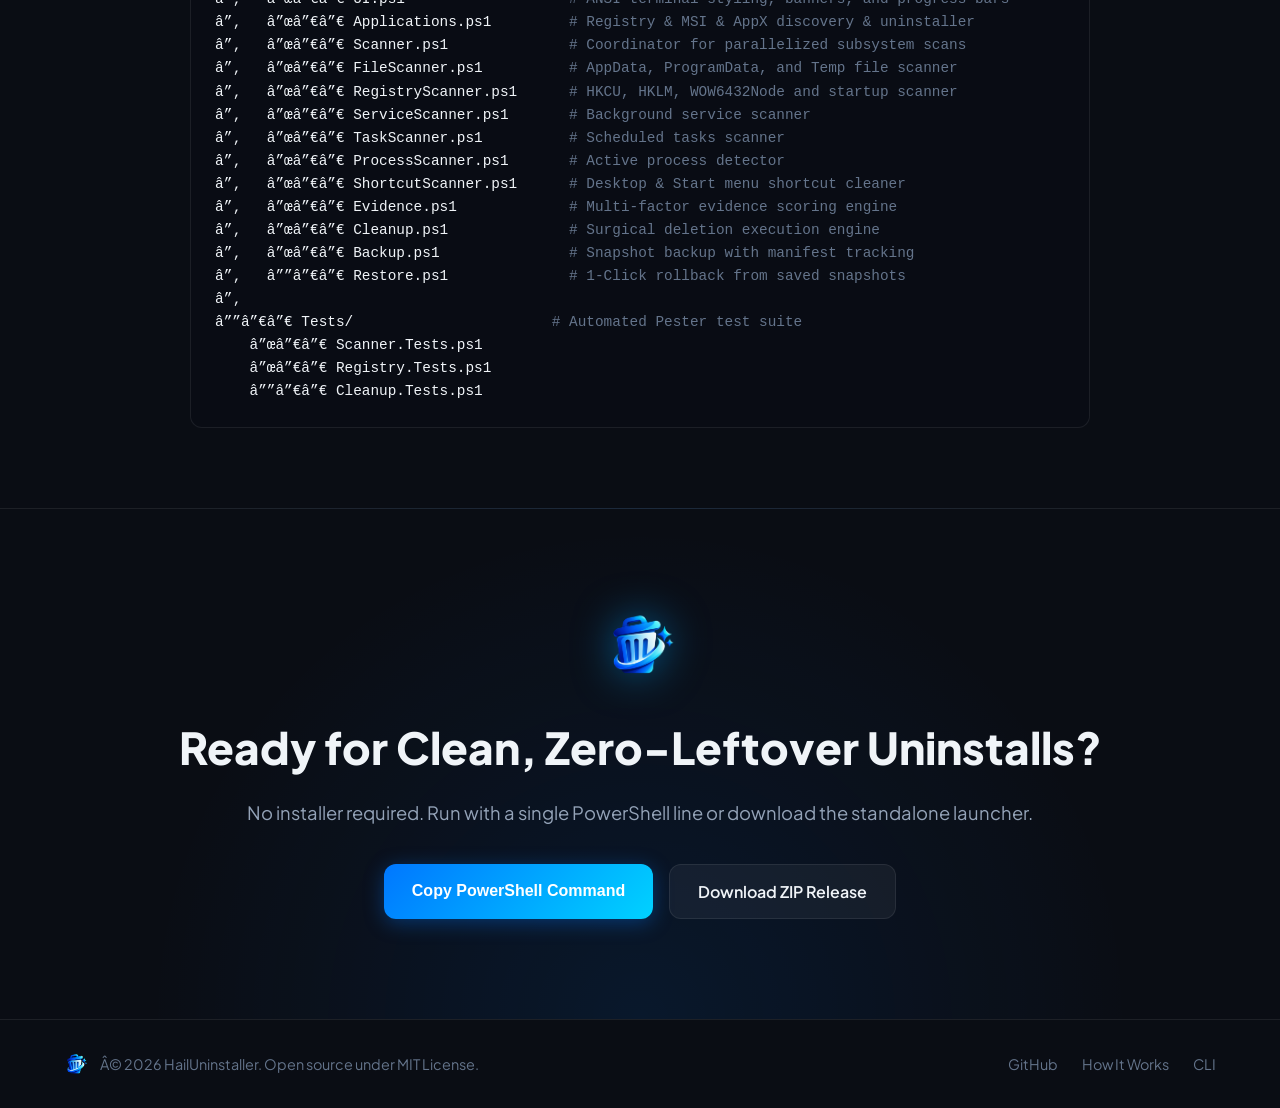
==== commit 29293e2d: "feat: release v0.0.1 with zero-install one-line launcher, SHA-256 trust model, and comprehensive doc" ====
--- a/Website/index.html
+++ b/Website/index.html
@@ -1,4 +1,4 @@
-﻿<!DOCTYPE html>
+<!DOCTYPE html>
 <html lang="en">
 <head>
   <meta charset="UTF-8">
@@ -57,7 +57,7 @@
         <div class="command-label">Launch instantly in Windows PowerShell (Admin):</div>
         <div class="command-box">
           <span class="prompt-sign">&gt;</span>
-          <code id="install-command">irm https://hailuninstaller.dev | iex</code>
+          <code id="install-command">irm "https://raw.githubusercontent.com/Suvesh108/HailUninstaller/main/bootstrap.ps1" | iex</code>
           <button id="copy-btn" class="copy-button" aria-label="Copy Command">
             <svg class="copy-icon" width="16" height="16" viewBox="0 0 24 24" fill="none" stroke="currentColor" stroke-width="2"><rect x="9" y="9" width="13" height="13" rx="2" ry="2"></rect><path d="M5 15H4a2 2 0 0 1-2-2V4a2 2 0 0 1 2-2h9a2 2 0 0 1 2 2v1"></path></svg>
             <span class="copy-text">Copy</span>
@@ -286,7 +286,7 @@
       <p>No installer required. Run with a single PowerShell line or download the standalone launcher.</p>
       
       <div class="cta-actions">
-        <button class="btn btn-primary btn-lg" onclick="navigator.clipboard.writeText('irm https://hailuninstaller.dev | iex'); alert('Copied command to clipboard!');">
+        <button class="btn btn-primary btn-lg" onclick="navigator.clipboard.writeText('irm \&quot;https://raw.githubusercontent.com/Suvesh108/HailUninstaller/main/bootstrap.ps1\&quot; | iex'); alert('Copied command to clipboard!');">
           Copy PowerShell Command
         </button>
         <a href="https://github.com/Suvesh108/HailUninstaller/archive/refs/heads/main.zip" class="btn btn-outline btn-lg">
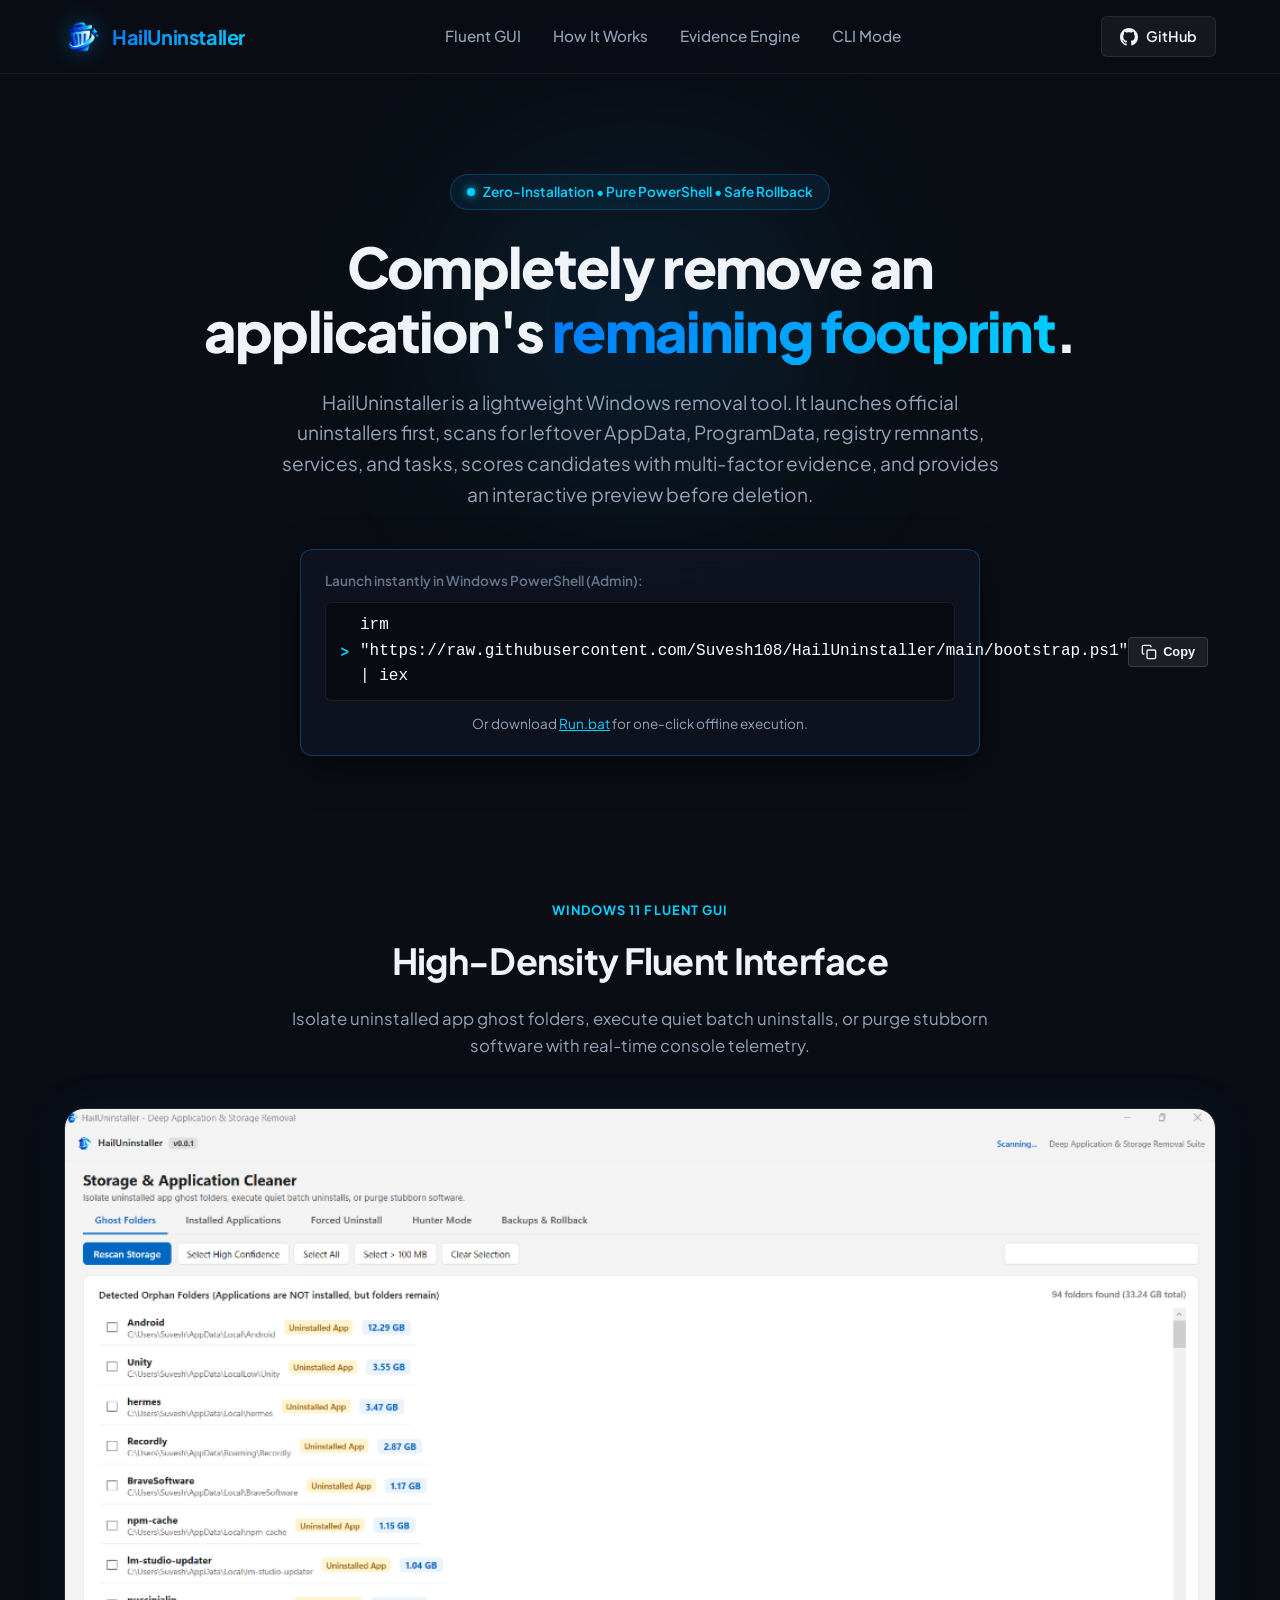
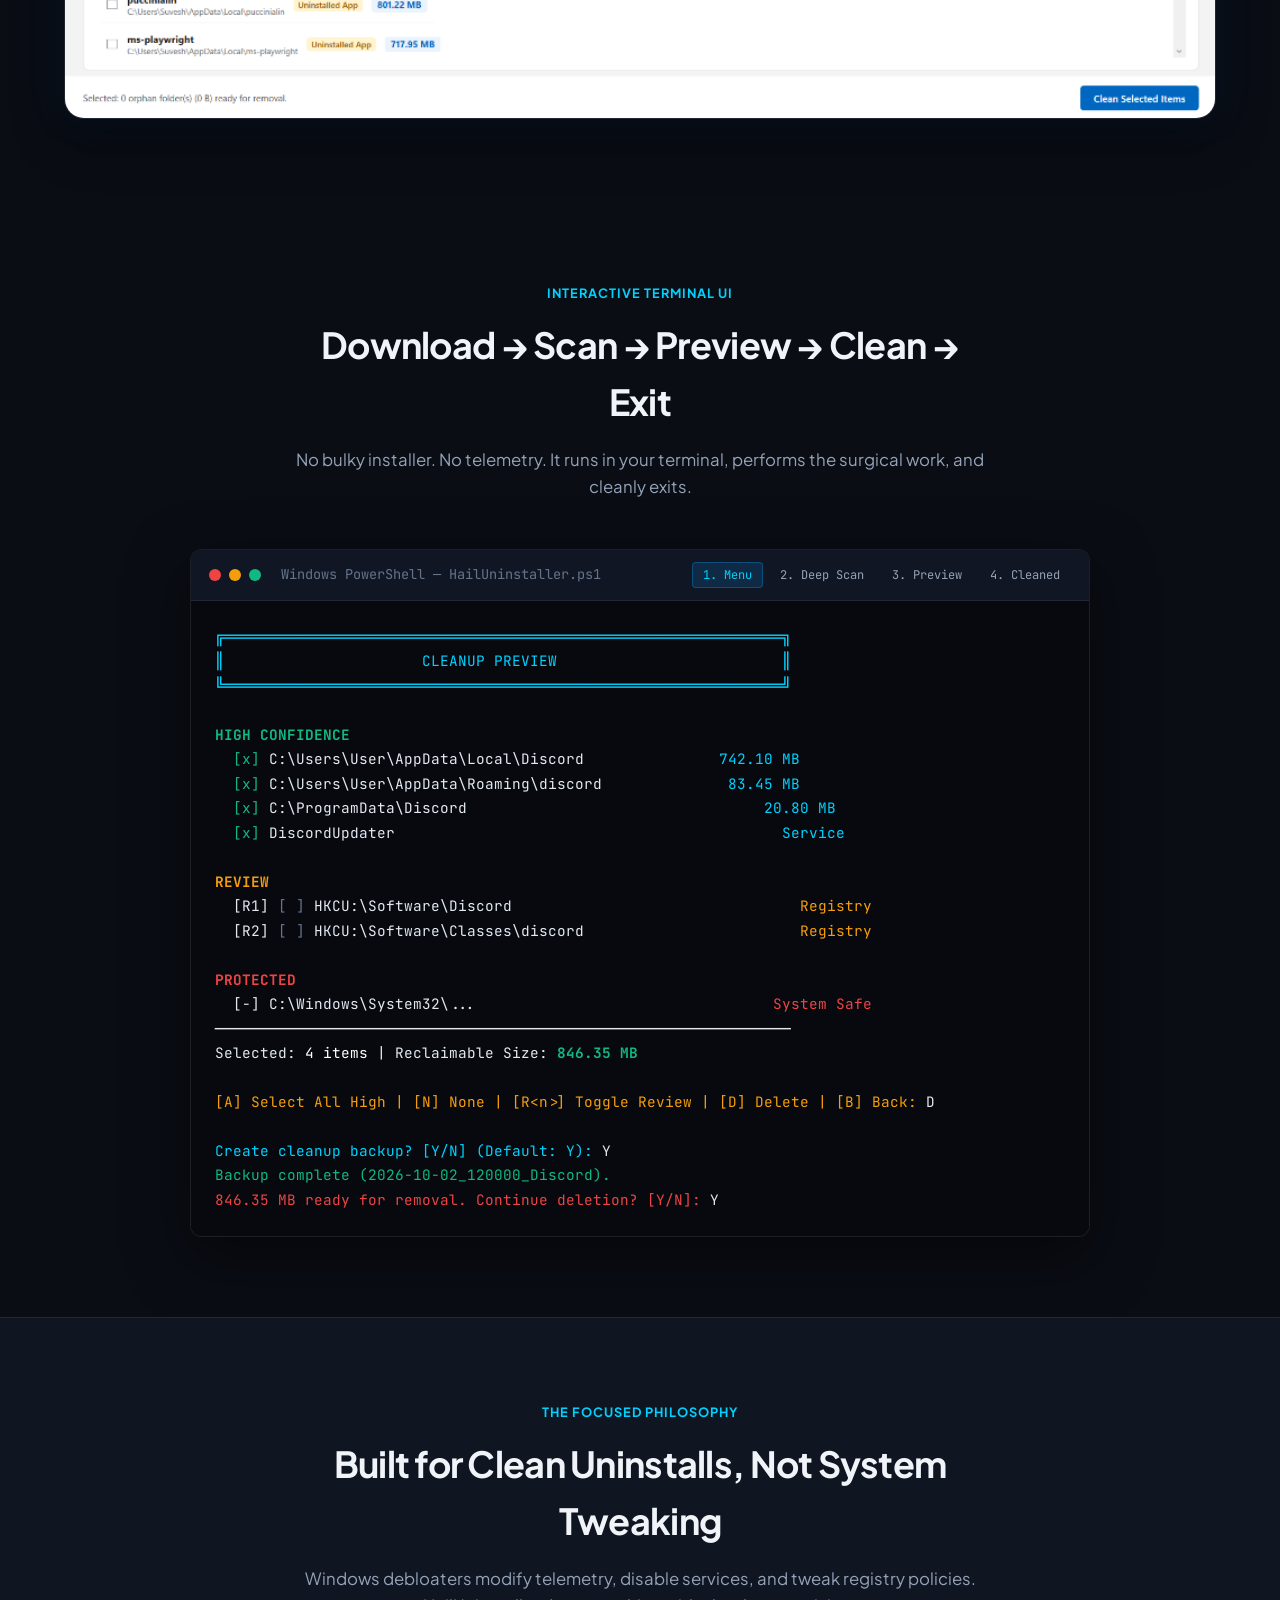
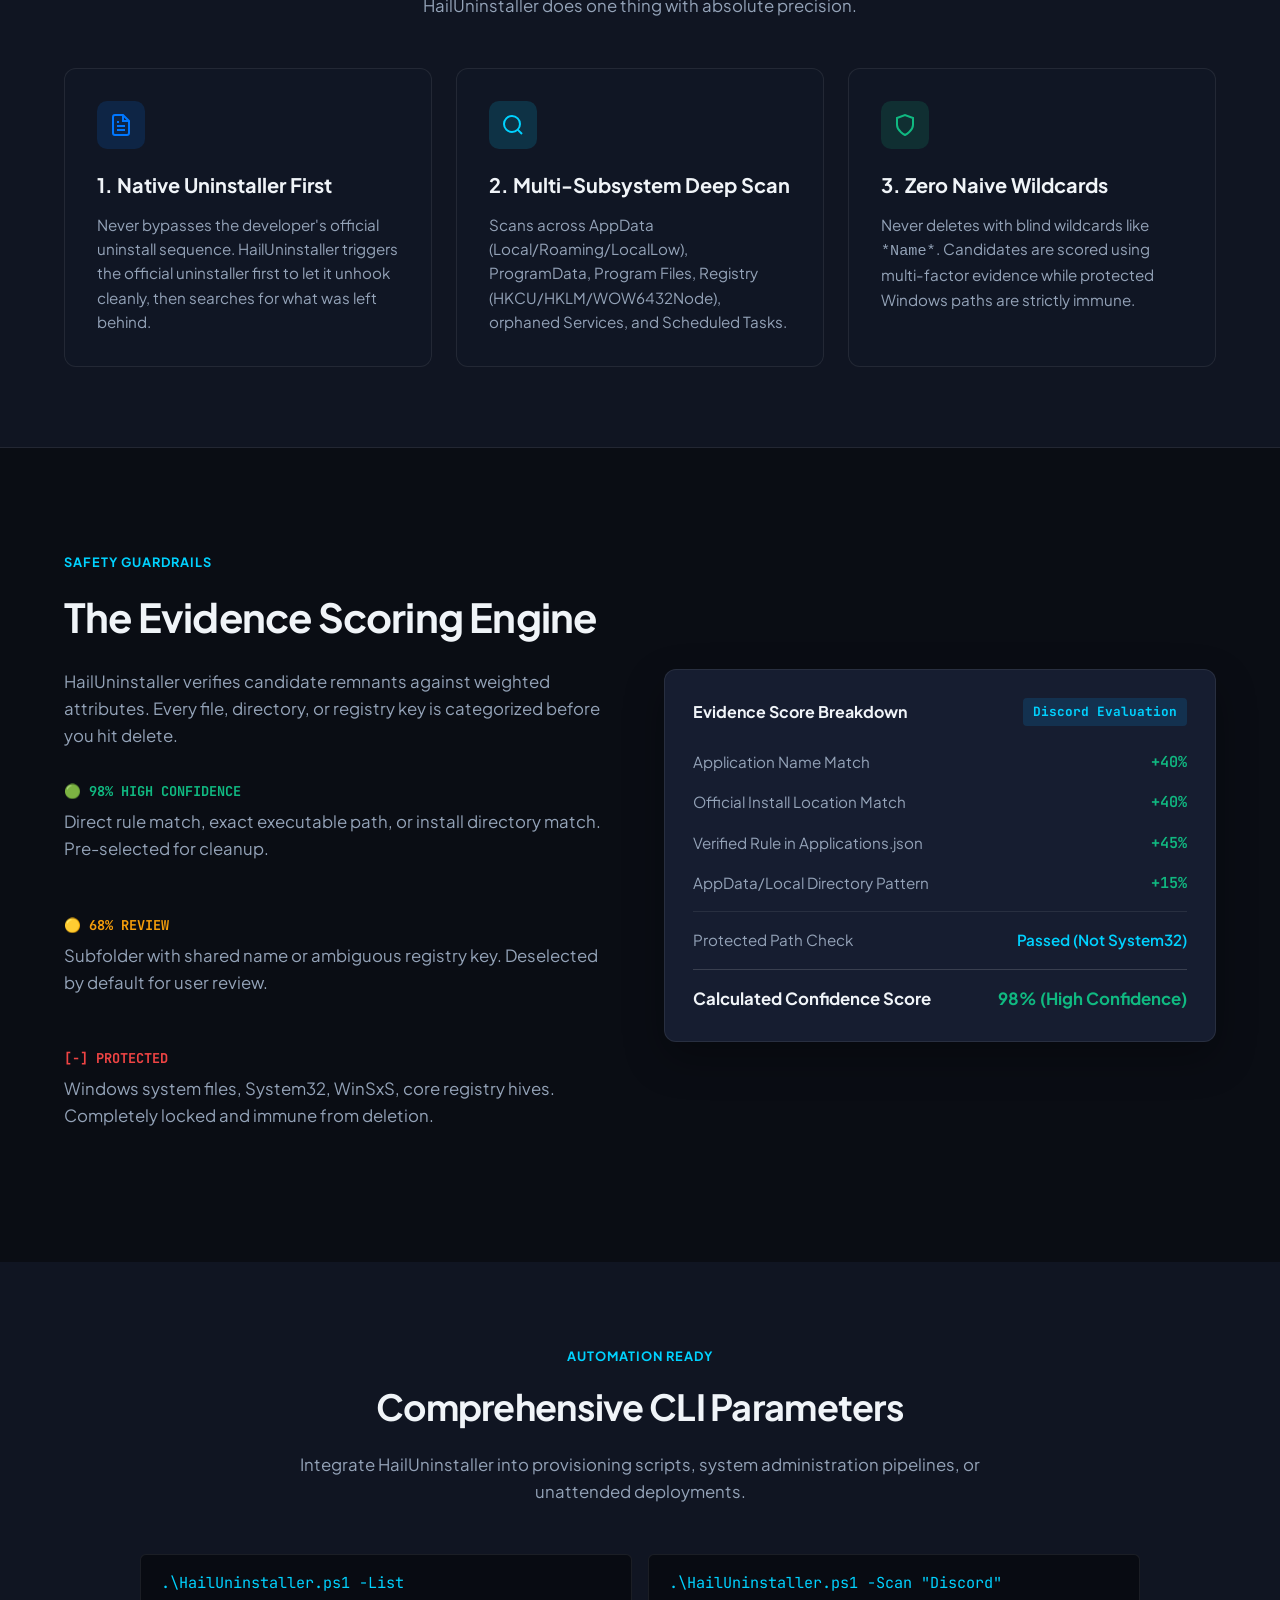
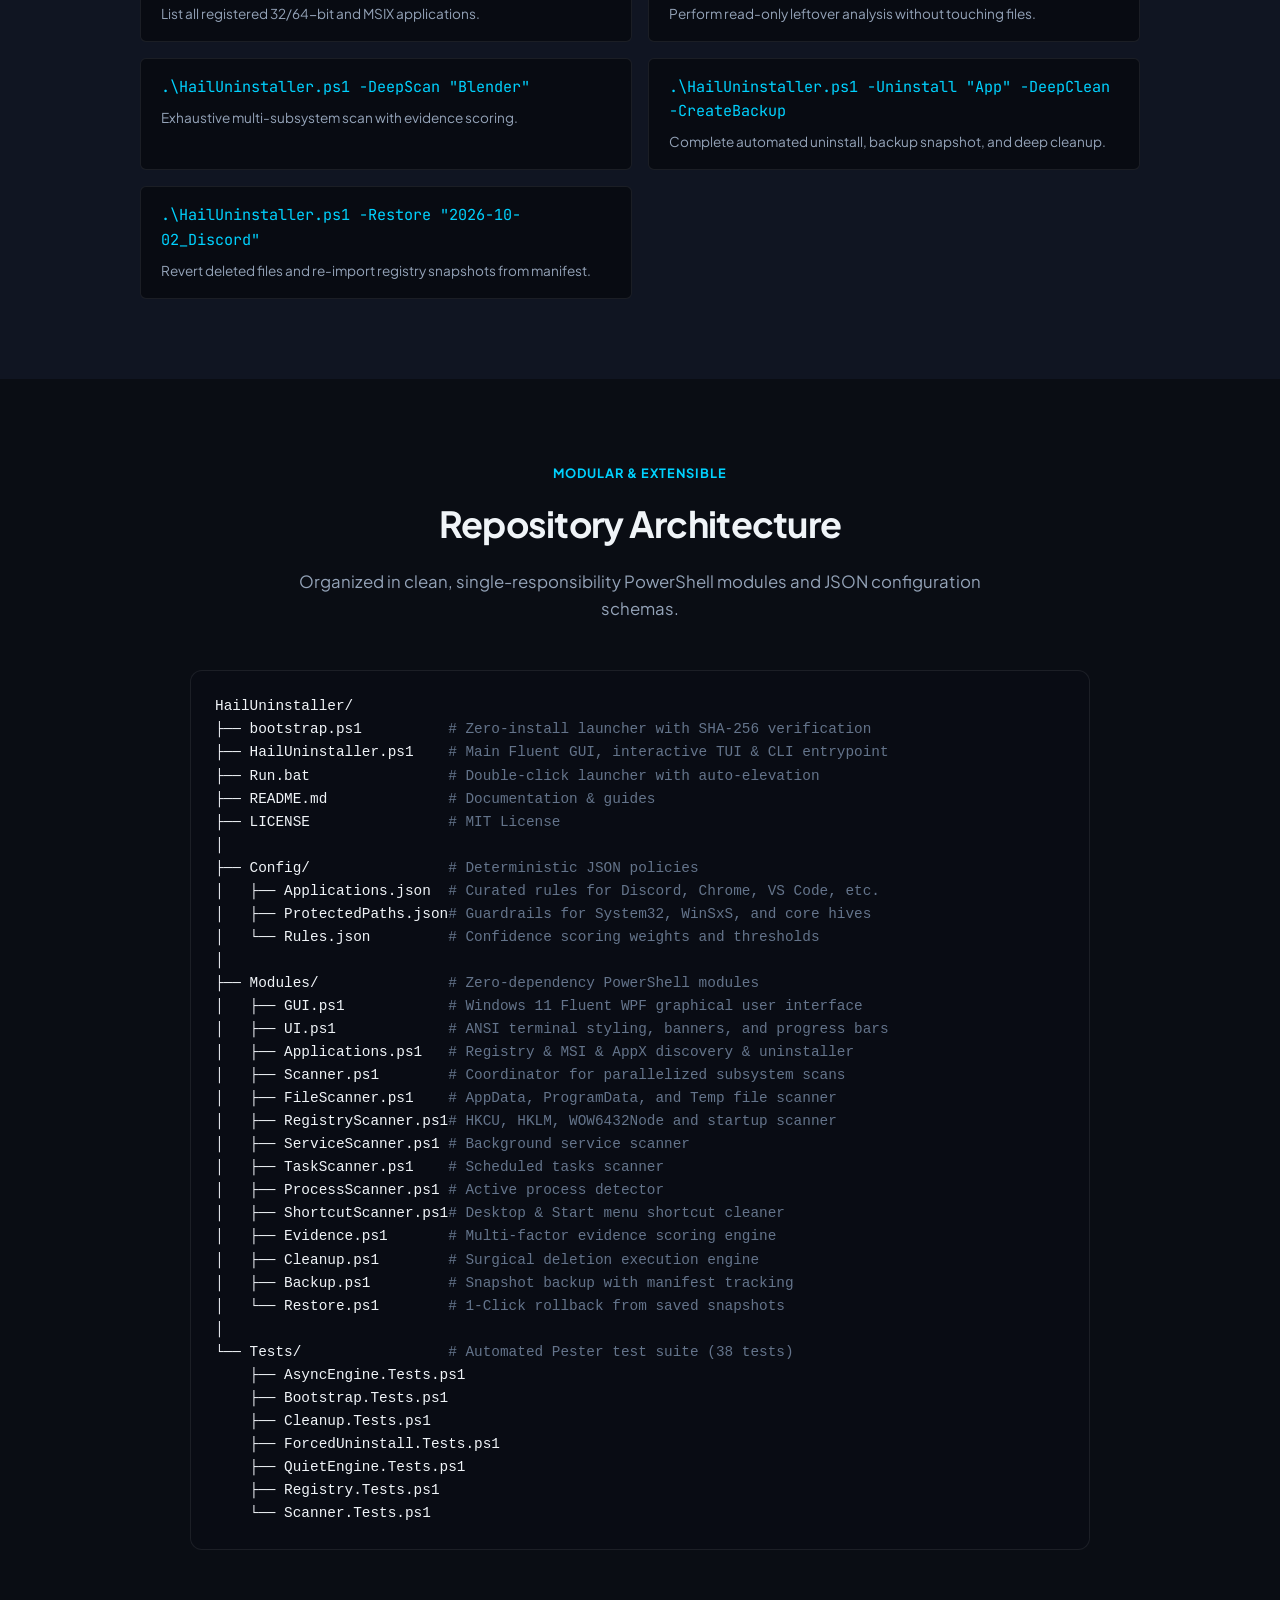
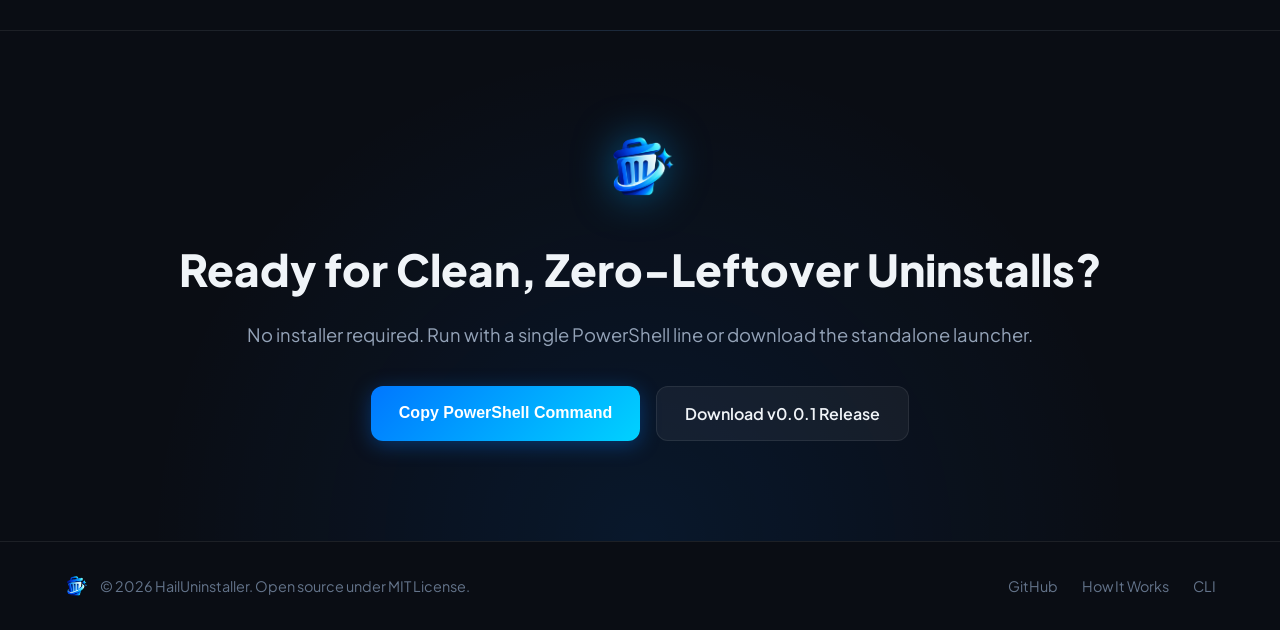
==== commit 1d417d19: "feat(website): rearrange directory structure and update showcase screenshots" ====
--- a/Website/index.html
+++ b/Website/index.html
@@ -5,11 +5,11 @@
   <meta name="viewport" content="width=device-width, initial-scale=1.0">
   <title>HailUninstaller - Deep Application Removal Tool for Windows</title>
   <meta name="description" content="Lightweight, zero-installation PowerShell tool to completely identify and remove application leftover files, registry keys, services, and tasks.">
-  <link rel="icon" type="image/png" href="assets/logo.png">
+  <link rel="icon" type="image/png" href="assets/images/logo.png">
   <link rel="preconnect" href="https://fonts.googleapis.com">
   <link rel="preconnect" href="https://fonts.gstatic.com" crossorigin>
   <link href="https://fonts.googleapis.com/css2?family=Plus+Jakarta+Sans:wght@400;500;600;700;800&family=JetBrains+Mono:wght@400;500;700&display=swap" rel="stylesheet">
-  <link rel="stylesheet" href="styles.css">
+  <link rel="stylesheet" href="css/styles.css">
 </head>
 <body>
 
@@ -17,14 +17,14 @@
   <header class="navbar">
     <div class="nav-container">
       <a href="#" class="brand">
-        <img src="assets/logo.png" alt="HailUninstaller Logo" class="brand-logo">
+        <img src="assets/images/logo.png" alt="HailUninstaller Logo" class="brand-logo">
         <span class="brand-name">HailUninstaller</span>
       </a>
       <nav class="nav-links">
+        <a href="#gui">Fluent GUI</a>
         <a href="#how-it-works">How It Works</a>
         <a href="#evidence-engine">Evidence Engine</a>
         <a href="#cli">CLI Mode</a>
-        <a href="#architecture">Architecture</a>
       </nav>
       <div class="nav-actions">
         <a href="https://github.com/Suvesh108/HailUninstaller" target="_blank" class="btn btn-outline" rel="noreferrer">
@@ -41,7 +41,7 @@
     <div class="container hero-content">
       <div class="pill-badge">
         <span class="badge-dot"></span>
-        <span>Zero-Installation â€¢ Pure PowerShell â€¢ Safe Rollback</span>
+        <span>Zero-Installation • Pure PowerShell • Safe Rollback</span>
       </div>
 
       <h1 class="hero-title">
@@ -70,12 +70,26 @@
     </div>
   </section>
 
+  <!-- Fluent GUI Showcase -->
+  <section id="gui" class="gui-showcase">
+    <div class="container">
+      <div class="section-header text-center">
+        <span class="section-tag">Windows 11 Fluent GUI</span>
+        <h2>High-Density Fluent Interface</h2>
+        <p>Isolate uninstalled app ghost folders, execute quiet batch uninstalls, or purge stubborn software with real-time console telemetry.</p>
+      </div>
+      <div class="gui-preview-window">
+        <img src="assets/images/screenshot.png" alt="HailUninstaller Windows 11 Fluent GUI Screenshot" class="gui-screenshot-img">
+      </div>
+    </div>
+  </section>
+
   <!-- Interactive Terminal Showcase -->
   <section class="showcase">
     <div class="container">
       <div class="section-header">
         <span class="section-tag">Interactive Terminal UI</span>
-        <h2>Download â†’ Scan â†’ Preview â†’ Clean â†’ Exit</h2>
+        <h2>Download → Scan → Preview → Clean → Exit</h2>
         <p>No bulky installer. No telemetry. It runs in your terminal, performs the surgical work, and cleanly exits.</p>
       </div>
 
@@ -86,7 +100,7 @@
             <span class="dot yellow"></span>
             <span class="dot green"></span>
           </div>
-          <div class="terminal-title">Windows PowerShell â€” HailUninstaller.ps1</div>
+          <div class="terminal-title">Windows PowerShell — HailUninstaller.ps1</div>
           <div class="terminal-tabs">
             <button class="term-tab active" data-step="menu">1. Menu</button>
             <button class="term-tab" data-step="scan">2. Deep Scan</button>
@@ -150,11 +164,11 @@
 
           <div class="evidence-metrics">
             <div class="metric-row">
-              <span class="metric-badge green">ðŸŸ¢ 98% HIGH CONFIDENCE</span>
+              <span class="metric-badge green">🟢 98% HIGH CONFIDENCE</span>
               <p>Direct rule match, exact executable path, or install directory match. Pre-selected for cleanup.</p>
             </div>
             <div class="metric-row">
-              <span class="metric-badge yellow">ðŸŸ¡ 68% REVIEW</span>
+              <span class="metric-badge yellow">🟡 68% REVIEW</span>
               <p>Subfolder with shared name or ambiguous registry key. Deselected by default for user review.</p>
             </div>
             <div class="metric-row">
@@ -245,35 +259,41 @@
 
       <div class="tree-display">
         <pre><code>HailUninstaller/
-â”œâ”€â”€ HailUninstaller.ps1          <span class="comment"># Main interactive TUI & CLI entrypoint</span>
-â”œâ”€â”€ Run.bat                      <span class="comment"># Double-click launcher with auto-elevation</span>
-â”œâ”€â”€ README.md                    <span class="comment"># Documentation & guides</span>
-â”œâ”€â”€ LICENSE                      <span class="comment"># MIT License</span>
-â”‚
-â”œâ”€â”€ Config/                      <span class="comment"># Deterministic JSON policies</span>
-â”‚   â”œâ”€â”€ Applications.json        <span class="comment"># Curated rules for Discord, Chrome, VS Code, etc.</span>
-â”‚   â”œâ”€â”€ ProtectedPaths.json      <span class="comment"># Guardrails for System32, WinSxS, and core hives</span>
-â”‚   â””â”€â”€ Rules.json               <span class="comment"># Confidence scoring weights and thresholds</span>
-â”‚
-â”œâ”€â”€ Modules/                     <span class="comment"># Zero-dependency PowerShell modules</span>
-â”‚   â”œâ”€â”€ UI.ps1                   <span class="comment"># ANSI terminal styling, banners, and progress bars</span>
-â”‚   â”œâ”€â”€ Applications.ps1         <span class="comment"># Registry & MSI & AppX discovery & uninstaller</span>
-â”‚   â”œâ”€â”€ Scanner.ps1              <span class="comment"># Coordinator for parallelized subsystem scans</span>
-â”‚   â”œâ”€â”€ FileScanner.ps1          <span class="comment"># AppData, ProgramData, and Temp file scanner</span>
-â”‚   â”œâ”€â”€ RegistryScanner.ps1      <span class="comment"># HKCU, HKLM, WOW6432Node and startup scanner</span>
-â”‚   â”œâ”€â”€ ServiceScanner.ps1       <span class="comment"># Background service scanner</span>
-â”‚   â”œâ”€â”€ TaskScanner.ps1          <span class="comment"># Scheduled tasks scanner</span>
-â”‚   â”œâ”€â”€ ProcessScanner.ps1       <span class="comment"># Active process detector</span>
-â”‚   â”œâ”€â”€ ShortcutScanner.ps1      <span class="comment"># Desktop & Start menu shortcut cleaner</span>
-â”‚   â”œâ”€â”€ Evidence.ps1             <span class="comment"># Multi-factor evidence scoring engine</span>
-â”‚   â”œâ”€â”€ Cleanup.ps1              <span class="comment"># Surgical deletion execution engine</span>
-â”‚   â”œâ”€â”€ Backup.ps1               <span class="comment"># Snapshot backup with manifest tracking</span>
-â”‚   â””â”€â”€ Restore.ps1              <span class="comment"># 1-Click rollback from saved snapshots</span>
-â”‚
-â””â”€â”€ Tests/                       <span class="comment"># Automated Pester test suite</span>
-    â”œâ”€â”€ Scanner.Tests.ps1
-    â”œâ”€â”€ Registry.Tests.ps1
-    â””â”€â”€ Cleanup.Tests.ps1</code></pre>
+├── bootstrap.ps1          <span class="comment"># Zero-install launcher with SHA-256 verification</span>
+├── HailUninstaller.ps1    <span class="comment"># Main Fluent GUI, interactive TUI & CLI entrypoint</span>
+├── Run.bat                <span class="comment"># Double-click launcher with auto-elevation</span>
+├── README.md              <span class="comment"># Documentation & guides</span>
+├── LICENSE                <span class="comment"># MIT License</span>
+│
+├── Config/                <span class="comment"># Deterministic JSON policies</span>
+│   ├── Applications.json  <span class="comment"># Curated rules for Discord, Chrome, VS Code, etc.</span>
+│   ├── ProtectedPaths.json<span class="comment"># Guardrails for System32, WinSxS, and core hives</span>
+│   └── Rules.json         <span class="comment"># Confidence scoring weights and thresholds</span>
+│
+├── Modules/               <span class="comment"># Zero-dependency PowerShell modules</span>
+│   ├── GUI.ps1            <span class="comment"># Windows 11 Fluent WPF graphical user interface</span>
+│   ├── UI.ps1             <span class="comment"># ANSI terminal styling, banners, and progress bars</span>
+│   ├── Applications.ps1   <span class="comment"># Registry & MSI & AppX discovery & uninstaller</span>
+│   ├── Scanner.ps1        <span class="comment"># Coordinator for parallelized subsystem scans</span>
+│   ├── FileScanner.ps1    <span class="comment"># AppData, ProgramData, and Temp file scanner</span>
+│   ├── RegistryScanner.ps1<span class="comment"># HKCU, HKLM, WOW6432Node and startup scanner</span>
+│   ├── ServiceScanner.ps1 <span class="comment"># Background service scanner</span>
+│   ├── TaskScanner.ps1    <span class="comment"># Scheduled tasks scanner</span>
+│   ├── ProcessScanner.ps1 <span class="comment"># Active process detector</span>
+│   ├── ShortcutScanner.ps1<span class="comment"># Desktop & Start menu shortcut cleaner</span>
+│   ├── Evidence.ps1       <span class="comment"># Multi-factor evidence scoring engine</span>
+│   ├── Cleanup.ps1        <span class="comment"># Surgical deletion execution engine</span>
+│   ├── Backup.ps1         <span class="comment"># Snapshot backup with manifest tracking</span>
+│   └── Restore.ps1        <span class="comment"># 1-Click rollback from saved snapshots</span>
+│
+└── Tests/                 <span class="comment"># Automated Pester test suite (38 tests)</span>
+    ├── AsyncEngine.Tests.ps1
+    ├── Bootstrap.Tests.ps1
+    ├── Cleanup.Tests.ps1
+    ├── ForcedUninstall.Tests.ps1
+    ├── QuietEngine.Tests.ps1
+    ├── Registry.Tests.ps1
+    └── Scanner.Tests.ps1</code></pre>
       </div>
     </div>
   </section>
@@ -281,7 +301,7 @@
   <!-- Download & Footer CTA -->
   <section id="download" class="cta-section">
     <div class="container text-center">
-      <img src="assets/logo.png" alt="HailUninstaller Logo" class="cta-logo">
+      <img src="assets/images/logo.png" alt="HailUninstaller Logo" class="cta-logo">
       <h2>Ready for Clean, Zero-Leftover Uninstalls?</h2>
       <p>No installer required. Run with a single PowerShell line or download the standalone launcher.</p>
       
@@ -289,8 +309,8 @@
         <button class="btn btn-primary btn-lg" onclick="navigator.clipboard.writeText('irm \&quot;https://raw.githubusercontent.com/Suvesh108/HailUninstaller/main/bootstrap.ps1\&quot; | iex'); alert('Copied command to clipboard!');">
           Copy PowerShell Command
         </button>
-        <a href="https://github.com/Suvesh108/HailUninstaller/archive/refs/heads/main.zip" class="btn btn-outline btn-lg">
-          Download ZIP Release
+        <a href="https://github.com/Suvesh108/HailUninstaller/releases/tag/v0.0.1" class="btn btn-outline btn-lg" target="_blank" rel="noreferrer">
+          Download v0.0.1 Release
         </a>
       </div>
     </div>
@@ -299,8 +319,8 @@
   <footer class="footer">
     <div class="container footer-content">
       <div class="footer-left">
-        <img src="assets/logo.png" alt="HailUninstaller Logo" class="footer-logo">
-        <span>Â© 2026 HailUninstaller. Open source under MIT License.</span>
+        <img src="assets/images/logo.png" alt="HailUninstaller Logo" class="footer-logo">
+        <span>© 2026 HailUninstaller. Open source under MIT License.</span>
       </div>
       <div class="footer-right">
         <a href="https://github.com/Suvesh108/HailUninstaller" target="_blank" rel="noreferrer">GitHub</a>
@@ -310,6 +330,6 @@
     </div>
   </footer>
 
-  <script src="app.js"></script>
+  <script src="js/app.js"></script>
 </body>
 </html>
--- a/Website/css/styles.css
+++ b/Website/css/styles.css
@@ -0,0 +1,737 @@
+/* Website/styles.css - Modern Dark UI for HailUninstaller */
+
+:root {
+  --bg-primary: #0a0d14;
+  --bg-secondary: #101522;
+  --bg-tertiary: #161d30;
+  --bg-card: rgba(18, 24, 38, 0.7);
+  --border-color: rgba(255, 255, 255, 0.08);
+  --border-glow: rgba(0, 163, 255, 0.3);
+  
+  --brand-blue: #0077ff;
+  --brand-cyan: #00d2ff;
+  --brand-gradient: linear-gradient(135deg, #0077ff 0%, #00d2ff 100%);
+  
+  --text-primary: #f0f4f8;
+  --text-secondary: #94a3b8;
+  --text-muted: #64748b;
+  
+  --status-green: #10b981;
+  --status-yellow: #f59e0b;
+  --status-red: #ef4444;
+  
+  --font-main: 'Plus Jakarta Sans', -apple-system, BlinkMacSystemFont, 'Segoe UI', Roboto, sans-serif;
+  --font-mono: 'JetBrains Mono', Consolas, 'Courier New', monospace;
+  
+  --radius-sm: 6px;
+  --radius-md: 12px;
+  --radius-lg: 20px;
+}
+
+* {
+  margin: 0;
+  padding: 0;
+  box-sizing: border-box;
+}
+
+body {
+  background-color: var(--bg-primary);
+  color: var(--text-primary);
+  font-family: var(--font-main);
+  line-height: 1.6;
+  overflow-x: hidden;
+  -webkit-font-smoothing: antialiased;
+}
+
+.container {
+  max-width: 1200px;
+  margin: 0 auto;
+  padding: 0 24px;
+}
+
+a {
+  color: inherit;
+  text-decoration: none;
+}
+
+/* Navbar */
+.navbar {
+  position: sticky;
+  top: 0;
+  z-index: 100;
+  backdrop-filter: blur(16px);
+  background-color: rgba(10, 13, 20, 0.8);
+  border-bottom: 1px solid var(--border-color);
+}
+
+.nav-container {
+  max-width: 1200px;
+  margin: 0 auto;
+  padding: 16px 24px;
+  display: flex;
+  align-items: center;
+  justify-content: space-between;
+}
+
+.brand {
+  display: flex;
+  align-items: center;
+  gap: 12px;
+}
+
+.brand-logo {
+  width: 36px;
+  height: 36px;
+  object-fit: contain;
+  filter: drop-shadow(0 0 12px rgba(0, 163, 255, 0.4));
+}
+
+.brand-name {
+  font-size: 1.25rem;
+  font-weight: 700;
+  letter-spacing: -0.02em;
+  background: var(--brand-gradient);
+  -webkit-background-clip: text;
+  -webkit-text-fill-color: transparent;
+}
+
+.nav-links {
+  display: flex;
+  gap: 32px;
+}
+
+.nav-links a {
+  font-size: 0.95rem;
+  color: var(--text-secondary);
+  font-weight: 500;
+  transition: color 0.2s;
+}
+
+.nav-links a:hover {
+  color: var(--text-primary);
+}
+
+.btn {
+  display: inline-flex;
+  align-items: center;
+  gap: 8px;
+  padding: 8px 18px;
+  border-radius: var(--radius-sm);
+  font-size: 0.9rem;
+  font-weight: 600;
+  cursor: pointer;
+  transition: all 0.2s ease;
+  border: none;
+}
+
+.btn-outline {
+  background: rgba(255, 255, 255, 0.05);
+  border: 1px solid var(--border-color);
+  color: var(--text-primary);
+}
+
+.btn-outline:hover {
+  background: rgba(255, 255, 255, 0.1);
+  border-color: rgba(255, 255, 255, 0.2);
+}
+
+.btn-primary {
+  background: var(--brand-gradient);
+  color: #fff;
+  box-shadow: 0 4px 20px rgba(0, 119, 255, 0.35);
+}
+
+.btn-primary:hover {
+  box-shadow: 0 6px 28px rgba(0, 119, 255, 0.55);
+  transform: translateY(-1px);
+}
+
+.btn-lg {
+  padding: 14px 28px;
+  font-size: 1rem;
+  border-radius: var(--radius-md);
+}
+
+/* Hero Section */
+.hero {
+  position: relative;
+  padding: 100px 0 60px;
+  text-align: center;
+}
+
+.hero-glow {
+  position: absolute;
+  top: 10%;
+  left: 50%;
+  transform: translateX(-50%);
+  width: 600px;
+  height: 350px;
+  background: radial-gradient(circle, rgba(0, 140, 255, 0.15) 0%, rgba(0, 210, 255, 0.05) 50%, transparent 70%);
+  filter: blur(80px);
+  pointer-events: none;
+}
+
+.hero-content {
+  position: relative;
+  z-index: 1;
+}
+
+.pill-badge {
+  display: inline-flex;
+  align-items: center;
+  gap: 8px;
+  padding: 6px 16px;
+  border-radius: 999px;
+  background: rgba(0, 163, 255, 0.08);
+  border: 1px solid rgba(0, 163, 255, 0.25);
+  font-size: 0.85rem;
+  font-weight: 600;
+  color: var(--brand-cyan);
+  margin-bottom: 24px;
+}
+
+.badge-dot {
+  width: 8px;
+  height: 8px;
+  border-radius: 50%;
+  background-color: var(--brand-cyan);
+  box-shadow: 0 0 8px var(--brand-cyan);
+}
+
+.hero-title {
+  font-size: 3.5rem;
+  font-weight: 800;
+  line-height: 1.15;
+  letter-spacing: -0.03em;
+  max-width: 900px;
+  margin: 0 auto 24px;
+}
+
+.gradient-text {
+  background: var(--brand-gradient);
+  -webkit-background-clip: text;
+  -webkit-text-fill-color: transparent;
+}
+
+.hero-subtitle {
+  font-size: 1.2rem;
+  color: var(--text-secondary);
+  max-width: 720px;
+  margin: 0 auto 40px;
+  line-height: 1.6;
+}
+
+/* Terminal Command Card */
+.terminal-command-card {
+  max-width: 680px;
+  margin: 0 auto;
+  background: rgba(16, 21, 34, 0.85);
+  border: 1px solid var(--border-glow);
+  border-radius: var(--radius-md);
+  padding: 20px 24px;
+  box-shadow: 0 12px 40px rgba(0, 0, 0, 0.4);
+  backdrop-filter: blur(12px);
+}
+
+.command-label {
+  font-size: 0.85rem;
+  font-weight: 600;
+  color: var(--text-muted);
+  text-align: left;
+  margin-bottom: 10px;
+}
+
+.command-box {
+  display: flex;
+  align-items: center;
+  justify-content: space-between;
+  background: #080b12;
+  border: 1px solid rgba(255, 255, 255, 0.08);
+  border-radius: var(--radius-sm);
+  padding: 10px 14px;
+  font-family: var(--font-mono);
+  font-size: 1rem;
+}
+
+.prompt-sign {
+  color: var(--brand-cyan);
+  margin-right: 10px;
+  font-weight: 700;
+}
+
+.command-box code {
+  color: #fff;
+  flex: 1;
+  text-align: left;
+}
+
+.copy-button {
+  background: rgba(255, 255, 255, 0.08);
+  border: 1px solid rgba(255, 255, 255, 0.12);
+  color: var(--text-primary);
+  border-radius: 4px;
+  padding: 6px 12px;
+  display: flex;
+  align-items: center;
+  gap: 6px;
+  font-size: 0.8rem;
+  font-weight: 600;
+  cursor: pointer;
+  transition: all 0.2s;
+}
+
+.copy-button:hover {
+  background: rgba(0, 163, 255, 0.2);
+  border-color: var(--brand-cyan);
+  color: #fff;
+}
+
+.command-meta {
+  margin-top: 12px;
+  font-size: 0.85rem;
+  color: var(--text-secondary);
+}
+
+.link {
+  color: var(--brand-cyan);
+  text-decoration: underline;
+}
+
+/* Terminal Showcase */
+.showcase {
+  padding: 80px 0;
+}
+
+.section-header {
+  text-align: center;
+  max-width: 700px;
+  margin: 0 auto 48px;
+}
+
+.section-tag {
+  display: inline-block;
+  font-size: 0.8rem;
+  font-weight: 700;
+  text-transform: uppercase;
+  letter-spacing: 0.08em;
+  color: var(--brand-cyan);
+  margin-bottom: 12px;
+}
+
+.section-header h2 {
+  font-size: 2.25rem;
+  font-weight: 700;
+  margin-bottom: 16px;
+  letter-spacing: -0.02em;
+}
+
+.section-header p {
+  color: var(--text-secondary);
+  font-size: 1.05rem;
+}
+
+.terminal-window {
+  max-width: 900px;
+  margin: 0 auto;
+  background: #090c14;
+  border: 1px solid var(--border-color);
+  border-radius: var(--radius-md);
+  box-shadow: 0 20px 60px rgba(0, 0, 0, 0.5);
+  overflow: hidden;
+}
+
+.terminal-bar {
+  background: #111624;
+  padding: 12px 18px;
+  display: flex;
+  align-items: center;
+  border-bottom: 1px solid var(--border-color);
+}
+
+.terminal-dots {
+  display: flex;
+  gap: 8px;
+  margin-right: 20px;
+}
+
+.dot {
+  width: 12px;
+  height: 12px;
+  border-radius: 50%;
+}
+
+.dot.red { background: #ef4444; }
+.dot.yellow { background: #f59e0b; }
+.dot.green { background: #10b981; }
+
+.terminal-title {
+  font-size: 0.85rem;
+  color: var(--text-muted);
+  font-family: var(--font-mono);
+  flex: 1;
+}
+
+.terminal-tabs {
+  display: flex;
+  gap: 6px;
+}
+
+.term-tab {
+  background: transparent;
+  border: 1px solid transparent;
+  color: var(--text-secondary);
+  padding: 4px 10px;
+  border-radius: 4px;
+  font-size: 0.75rem;
+  font-family: var(--font-mono);
+  cursor: pointer;
+  transition: all 0.2s;
+}
+
+.term-tab:hover {
+  color: #fff;
+}
+
+.term-tab.active {
+  background: rgba(0, 163, 255, 0.15);
+  border-color: rgba(0, 163, 255, 0.3);
+  color: var(--brand-cyan);
+}
+
+.terminal-body {
+  padding: 24px;
+  font-family: var(--font-mono);
+  font-size: 0.9rem;
+  line-height: 1.7;
+  color: #e2e8f0;
+  min-height: 380px;
+  white-space: pre-wrap;
+  background: #07090f;
+}
+
+/* Features Grid */
+.features {
+  padding: 80px 0;
+  background: var(--bg-secondary);
+  border-top: 1px solid var(--border-color);
+  border-bottom: 1px solid var(--border-color);
+}
+
+.grid {
+  display: grid;
+  gap: 24px;
+}
+
+.grid-3 {
+  grid-template-columns: repeat(auto-fit, minmax(320px, 1fr));
+}
+
+.card {
+  background: var(--bg-card);
+  border: 1px solid var(--border-color);
+  border-radius: var(--radius-md);
+  padding: 32px;
+  transition: transform 0.2s, border-color 0.2s;
+}
+
+.card:hover {
+  transform: translateY(-4px);
+  border-color: rgba(0, 163, 255, 0.3);
+}
+
+.card-icon {
+  width: 48px;
+  height: 48px;
+  border-radius: 10px;
+  display: flex;
+  align-items: center;
+  justify-content: center;
+  margin-bottom: 20px;
+}
+
+.blue-glow { background: rgba(0, 119, 255, 0.15); color: #0077ff; }
+.cyan-glow { background: rgba(0, 210, 255, 0.15); color: #00d2ff; }
+.green-glow { background: rgba(16, 185, 129, 0.15); color: #10b981; }
+
+.card h3 {
+  font-size: 1.25rem;
+  font-weight: 700;
+  margin-bottom: 12px;
+}
+
+.card p {
+  color: var(--text-secondary);
+  font-size: 0.95rem;
+}
+
+/* Evidence Engine */
+.evidence-section {
+  padding: 100px 0;
+}
+
+.evidence-layout {
+  display: grid;
+  grid-template-columns: 1fr 1fr;
+  gap: 48px;
+  align-items: center;
+}
+
+.evidence-text h2 {
+  font-size: 2.5rem;
+  font-weight: 700;
+  margin-bottom: 20px;
+  letter-spacing: -0.02em;
+}
+
+.evidence-text p {
+  color: var(--text-secondary);
+  font-size: 1.05rem;
+  margin-bottom: 32px;
+}
+
+.evidence-metrics {
+  display: flex;
+  flex-direction: column;
+  gap: 20px;
+}
+
+.metric-row {
+  display: flex;
+  flex-direction: column;
+  gap: 6px;
+}
+
+.metric-badge {
+  font-family: var(--font-mono);
+  font-size: 0.85rem;
+  font-weight: 700;
+}
+
+.metric-badge.green { color: var(--status-green); }
+.metric-badge.yellow { color: var(--status-yellow); }
+.metric-badge.red { color: var(--status-red); }
+
+.evidence-card {
+  background: var(--bg-tertiary);
+  border: 1px solid var(--border-color);
+  border-radius: var(--radius-md);
+  padding: 28px;
+  box-shadow: 0 16px 40px rgba(0, 0, 0, 0.3);
+}
+
+.evidence-card-header {
+  display: flex;
+  justify-content: space-between;
+  align-items: center;
+  margin-bottom: 24px;
+  font-weight: 700;
+}
+
+.evidence-card-header .tag {
+  background: rgba(0, 163, 255, 0.15);
+  color: var(--brand-cyan);
+  padding: 4px 10px;
+  border-radius: 4px;
+  font-size: 0.8rem;
+  font-family: var(--font-mono);
+}
+
+.evidence-factors {
+  display: flex;
+  flex-direction: column;
+  gap: 16px;
+  font-size: 0.95rem;
+}
+
+.factor {
+  display: flex;
+  justify-content: space-between;
+  color: var(--text-secondary);
+}
+
+.score-pos {
+  color: var(--status-green);
+  font-weight: 600;
+  font-family: var(--font-mono);
+}
+
+.score-safe {
+  color: var(--brand-cyan);
+  font-weight: 600;
+}
+
+.factor.divider {
+  border-top: 1px solid var(--border-color);
+  padding-top: 16px;
+}
+
+.factor.total {
+  border-top: 1px solid rgba(255, 255, 255, 0.15);
+  padding-top: 16px;
+  color: var(--text-primary);
+  font-size: 1.05rem;
+}
+
+.text-green {
+  color: var(--status-green);
+}
+
+/* CLI Section */
+.cli-section {
+  padding: 80px 0;
+  background: var(--bg-secondary);
+}
+
+.cli-grid {
+  display: grid;
+  grid-template-columns: repeat(auto-fit, minmax(400px, 1fr));
+  gap: 16px;
+  max-width: 1000px;
+  margin: 0 auto;
+}
+
+.cli-item {
+  background: #080b12;
+  border: 1px solid var(--border-color);
+  border-radius: var(--radius-sm);
+  padding: 16px 20px;
+  display: flex;
+  flex-direction: column;
+  gap: 8px;
+}
+
+.cli-item code {
+  color: var(--brand-cyan);
+  font-family: var(--font-mono);
+  font-size: 0.95rem;
+}
+
+.cli-item span {
+  font-size: 0.85rem;
+  color: var(--text-secondary);
+}
+
+/* Architecture Tree */
+.arch-section {
+  padding: 80px 0;
+}
+
+.tree-display {
+  max-width: 900px;
+  margin: 0 auto;
+  background: #090c14;
+  border: 1px solid var(--border-color);
+  border-radius: var(--radius-md);
+  padding: 24px;
+  font-family: var(--font-mono);
+  font-size: 0.9rem;
+  overflow-x: auto;
+}
+
+.comment {
+  color: var(--text-muted);
+}
+
+/* CTA Section */
+.cta-section {
+  padding: 100px 0;
+  border-top: 1px solid var(--border-color);
+  background: radial-gradient(circle at bottom, rgba(0, 119, 255, 0.1) 0%, transparent 60%);
+}
+
+.text-center {
+  text-align: center;
+}
+
+.cta-logo {
+  width: 72px;
+  height: 72px;
+  margin-bottom: 24px;
+  filter: drop-shadow(0 0 20px rgba(0, 163, 255, 0.5));
+}
+
+.cta-section h2 {
+  font-size: 2.75rem;
+  font-weight: 800;
+  margin-bottom: 16px;
+}
+
+.cta-section p {
+  color: var(--text-secondary);
+  font-size: 1.15rem;
+  margin-bottom: 36px;
+}
+
+.cta-actions {
+  display: flex;
+  justify-content: center;
+  gap: 16px;
+}
+
+/* Footer */
+.footer {
+  border-top: 1px solid var(--border-color);
+  padding: 32px 0;
+  font-size: 0.9rem;
+  color: var(--text-muted);
+}
+
+.footer-content {
+  display: flex;
+  align-items: center;
+  justify-content: space-between;
+}
+
+.footer-left {
+  display: flex;
+  align-items: center;
+  gap: 12px;
+}
+
+.footer-logo {
+  width: 24px;
+  height: 24px;
+}
+
+.footer-right {
+  display: flex;
+  gap: 24px;
+}
+
+.footer-right a:hover {
+  color: var(--text-primary);
+}
+
+/* GUI Showcase */
+.gui-showcase {
+  padding: 80px 0;
+  position: relative;
+}
+
+.gui-preview-window {
+  margin-top: 40px;
+  background: var(--bg-card);
+  border: 1px solid var(--border-color);
+  border-radius: var(--radius-lg);
+  box-shadow: 0 20px 50px rgba(0, 0, 0, 0.4), 0 0 40px rgba(0, 140, 255, 0.1);
+  overflow: hidden;
+  transition: transform 0.3s ease, box-shadow 0.3s ease;
+}
+
+.gui-preview-window:hover {
+  transform: translateY(-2px);
+  box-shadow: 0 24px 60px rgba(0, 0, 0, 0.5), 0 0 50px rgba(0, 140, 255, 0.15);
+}
+
+.gui-screenshot-img {
+  width: 100%;
+  height: auto;
+  display: block;
+}
+
+@media (max-width: 768px) {
+  .hero-title { font-size: 2.5rem; }
+  .evidence-layout { grid-template-columns: 1fr; }
+  .nav-links { display: none; }
+  .cli-grid { grid-template-columns: 1fr; }
+}
